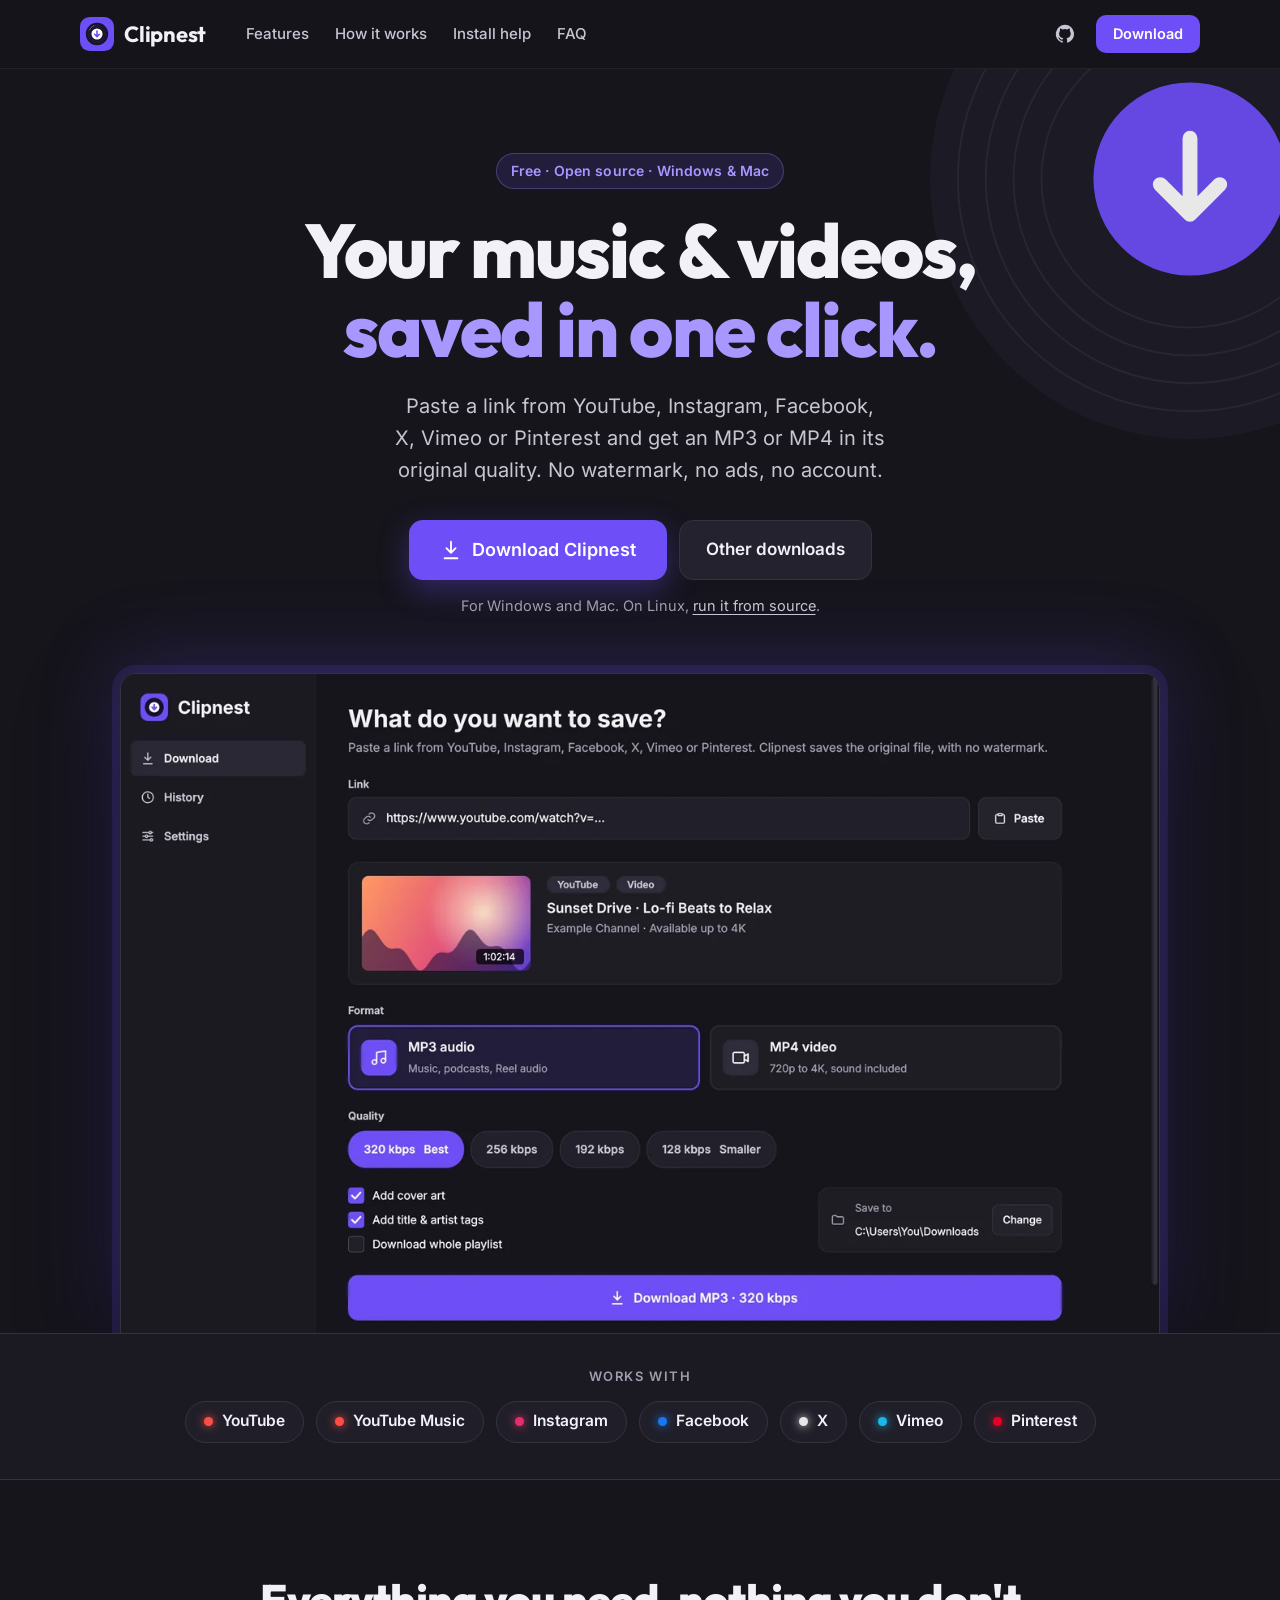
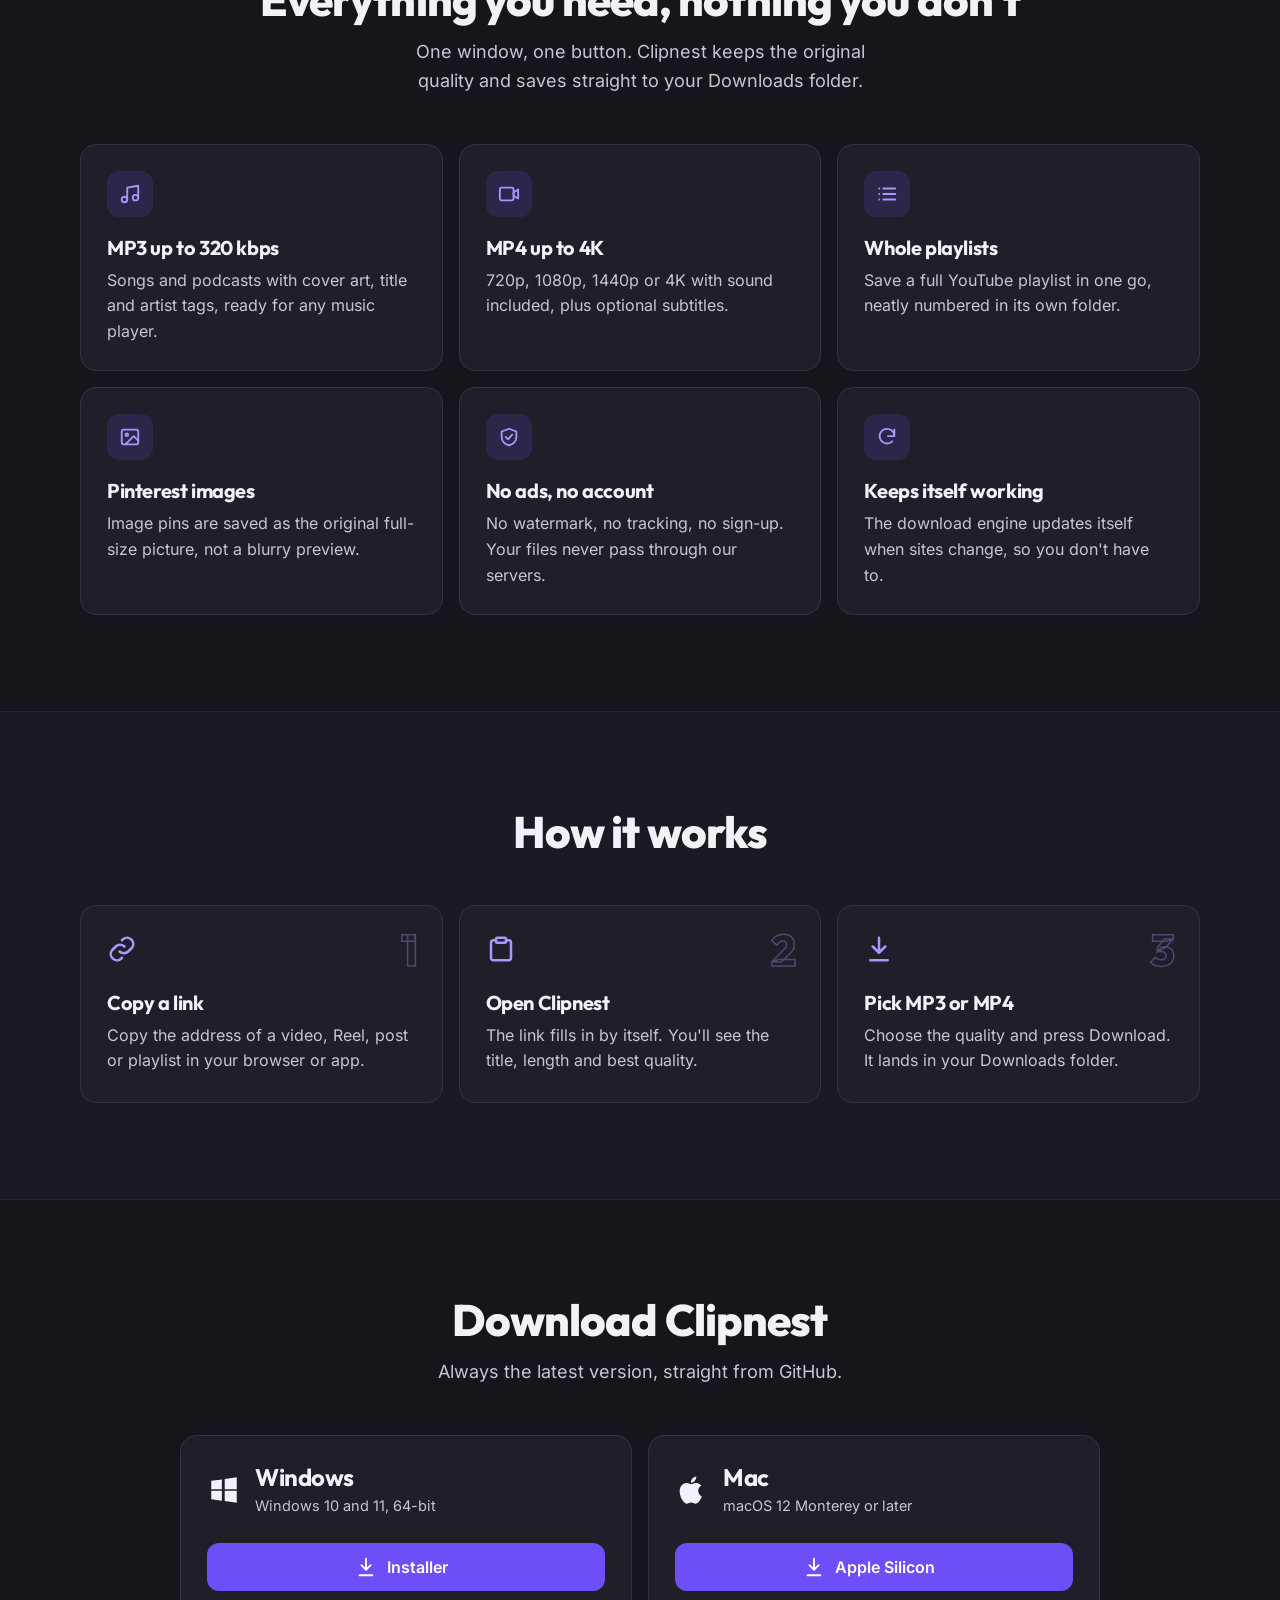
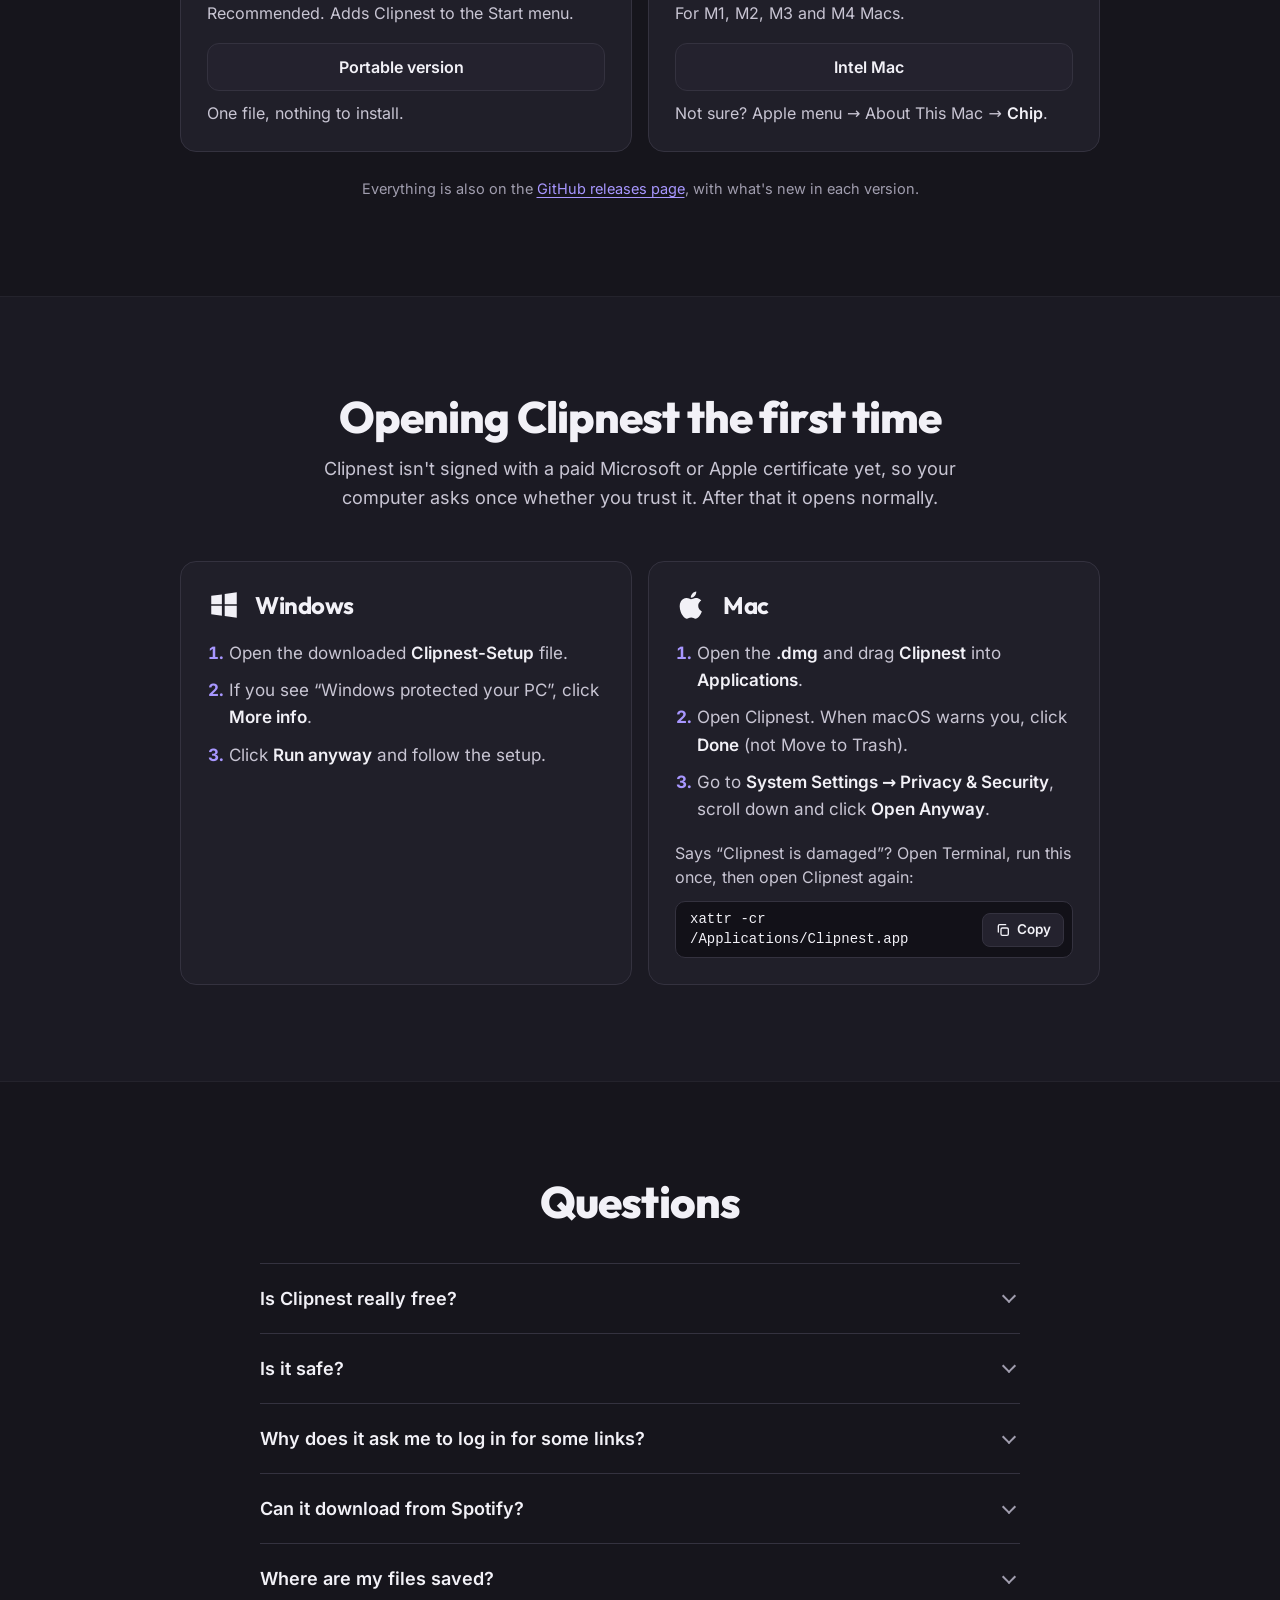
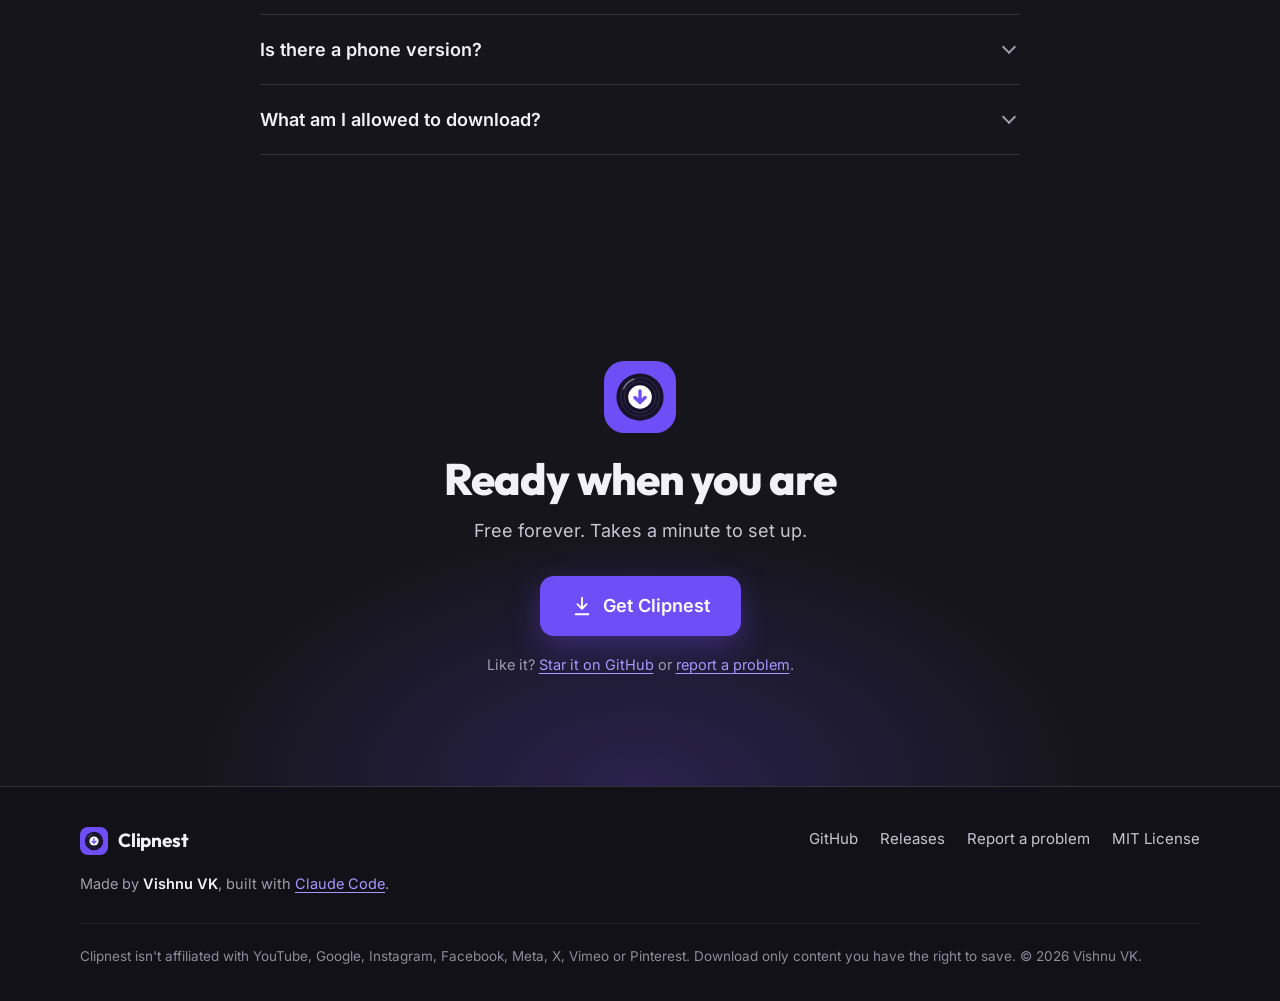
==== site/index.html @ 599540bd "Add the Clipnest home page (not published yet) A one-page site in site/ that reads the latest GitHub" ====
<!doctype html>
<html lang="en">
<head>
<meta charset="utf-8">
<meta name="viewport" content="width=device-width, initial-scale=1">
<title>Clipnest – free MP3 &amp; MP4 downloader for Windows and Mac</title>
<meta name="description" content="Clipnest is a free, open-source desktop app that saves YouTube, Instagram, Facebook, X, Vimeo and Pinterest links as 320 kbps MP3 or up to 4K MP4. No ads, no account, no watermark.">
<meta name="theme-color" content="#16151C">
<meta property="og:type" content="website">
<meta property="og:title" content="Clipnest – your music &amp; videos, saved in one click">
<meta property="og:description" content="Free, open-source MP3 &amp; MP4 downloader for Windows and Mac. No ads, no account, no watermark.">
<meta property="og:image" content="assets/og.png">
<meta name="twitter:card" content="summary_large_image">
<link rel="icon" href="assets/logo.svg" type="image/svg+xml">
<link rel="icon" href="assets/icon.png" type="image/png">
<link rel="apple-touch-icon" href="assets/apple-touch-icon.png">
<link rel="preload" href="assets/fonts/outfit.woff2" as="font" type="font/woff2" crossorigin>
<link rel="preload" href="assets/fonts/inter.woff2" as="font" type="font/woff2" crossorigin>
<link rel="stylesheet" href="style.css">
</head>
<body>

<svg width="0" height="0" style="position:absolute" aria-hidden="true">
  <symbol id="i-download" viewBox="0 0 24 24"><path d="M12 3v12M7 10l5 5 5-5M5 21h14"/></symbol>
  <symbol id="i-music" viewBox="0 0 24 24"><path d="M9 18V5l12-2v13"/><circle cx="6" cy="18" r="3"/><circle cx="18" cy="16" r="3"/></symbol>
  <symbol id="i-video" viewBox="0 0 24 24"><rect x="2" y="5" width="15" height="14" rx="2"/><path d="M17 10l5-3v10l-5-3z"/></symbol>
  <symbol id="i-list" viewBox="0 0 24 24"><path d="M8 6h13M8 12h13M8 18h13M3.5 6h.01M3.5 12h.01M3.5 18h.01"/></symbol>
  <symbol id="i-image" viewBox="0 0 24 24"><rect x="3" y="4" width="18" height="16" rx="2"/><circle cx="8.5" cy="9.5" r="1.5"/><path d="M21 16l-5-5-9 9"/></symbol>
  <symbol id="i-shield" viewBox="0 0 24 24"><path d="M12 3l8 3v6c0 4.5-3.4 8.3-8 9-4.6-.7-8-4.5-8-9V6z"/><path d="M8.5 12l2.5 2.5 4.5-5"/></symbol>
  <symbol id="i-refresh" viewBox="0 0 24 24"><path d="M20 11a8 8 0 1 0-2.3 5.7M20 4v7h-7"/></symbol>
  <symbol id="i-windows" viewBox="0 0 24 24"><path d="M3 5.5l7.5-1v7H3zM12.5 4.2L21 3v8.5h-8.5zM3 12.5h7.5v7L3 18.5zM12.5 12.5H21V21l-8.5-1.2z" fill="currentColor" stroke="none"/></symbol>
  <symbol id="i-apple" viewBox="0 0 24 24"><path fill="currentColor" stroke="none" d="M16.4 12.6c0-2.4 2-3.6 2.1-3.7-1.1-1.7-2.9-1.9-3.5-1.9-1.5-.2-2.9.9-3.7.9-.8 0-1.9-.9-3.2-.8-1.6 0-3.1 1-4 2.4-1.7 3-.4 7.4 1.2 9.8.8 1.2 1.8 2.5 3 2.4 1.2 0 1.7-.8 3.1-.8 1.5 0 1.9.8 3.2.8 1.3 0 2.2-1.2 3-2.4.9-1.4 1.3-2.7 1.3-2.8 0 0-2.5-1-2.5-3.9zM14 5.5c.7-.8 1.1-1.9 1-3-1 0-2.1.7-2.8 1.5-.6.7-1.2 1.8-1 2.9 1 .1 2.1-.6 2.8-1.4z"/></symbol>
  <symbol id="i-github" viewBox="0 0 24 24"><path fill="currentColor" stroke="none" d="M12 2a10 10 0 0 0-3.2 19.5c.5.1.7-.2.7-.5v-1.7c-2.8.6-3.4-1.3-3.4-1.3-.4-1.2-1.1-1.5-1.1-1.5-.9-.6.1-.6.1-.6 1 .1 1.5 1 1.5 1 .9 1.6 2.4 1.1 3 .9.1-.7.4-1.1.6-1.4-2.2-.3-4.6-1.1-4.6-5 0-1.1.4-2 1-2.7-.1-.3-.4-1.3.1-2.7 0 0 .8-.3 2.7 1a9.4 9.4 0 0 1 5 0c1.9-1.3 2.7-1 2.7-1 .5 1.4.2 2.4.1 2.7.6.7 1 1.6 1 2.7 0 3.9-2.4 4.7-4.6 5 .4.3.7.9.7 1.9V21c0 .3.2.6.7.5A10 10 0 0 0 12 2z"/></symbol>
  <symbol id="i-link" viewBox="0 0 24 24"><path d="M10 14a5 5 0 0 0 7 0l3-3a5 5 0 0 0-7-7l-1 1"/><path d="M14 10a5 5 0 0 0-7 0l-3 3a5 5 0 0 0 7 7l1-1"/></symbol>
  <symbol id="i-paste" viewBox="0 0 24 24"><rect x="8" y="3" width="8" height="4" rx="1"/><path d="M16 5h2a2 2 0 0 1 2 2v12a2 2 0 0 1-2 2H6a2 2 0 0 1-2-2V7a2 2 0 0 1 2-2h2"/></symbol>
  <symbol id="i-copy" viewBox="0 0 24 24"><rect x="9" y="9" width="11" height="11" rx="2"/><path d="M5 15V6a2 2 0 0 1 2-2h9"/></symbol>
  <symbol id="i-check" viewBox="0 0 24 24"><path d="M5 12l5 5 9-10"/></symbol>
</svg>

<a class="skip" href="#main">Skip to content</a>

<header class="top">
  <div class="wrap top-row">
    <a class="brand" href="#" aria-label="Clipnest home">
      <img src="assets/logo.svg" width="34" height="34" alt="">
      <span>Clipnest</span>
    </a>
    <nav class="nav" aria-label="Main">
      <a href="#features">Features</a>
      <a href="#how">How it works</a>
      <a href="#install">Install help</a>
      <a href="#faq">FAQ</a>
    </nav>
    <div class="top-actions">
      <a class="icon-link" href="https://github.com/vishnuvk2k/clipnest" aria-label="Clipnest on GitHub"><svg class="i"><use href="#i-github"/></svg></a>
      <a class="btn btn-small" href="#download">Download</a>
    </div>
  </div>
</header>

<main id="main">

  <!-- Hero -->
  <section class="hero">
    <svg class="vinyl" viewBox="0 0 560 560" aria-hidden="true">
      <circle cx="280" cy="280" r="280" fill="#1D1B27"/>
      <circle cx="280" cy="280" r="250" fill="none" stroke="#fff" stroke-opacity=".06" stroke-width="2"/>
      <circle cx="280" cy="280" r="220" fill="none" stroke="#fff" stroke-opacity=".06" stroke-width="2"/>
      <circle cx="280" cy="280" r="190" fill="none" stroke="#fff" stroke-opacity=".06" stroke-width="2"/>
      <circle cx="280" cy="280" r="160" fill="none" stroke="#fff" stroke-opacity=".06" stroke-width="2"/>
      <circle cx="280" cy="280" r="104" fill="#6E4EF7"/>
      <path d="M280 236v80M248 286l32 32 32-32" fill="none" stroke="#fff" stroke-width="16" stroke-linecap="round" stroke-linejoin="round"/>
    </svg>
    <div class="wrap hero-inner">
      <p class="eyebrow">Free · Open source · Windows &amp; Mac</p>
      <h1>Your music &amp; videos,<br><span class="accent">saved in one click.</span></h1>
      <p class="lead">Paste a link from YouTube, Instagram, Facebook, X, Vimeo or Pinterest and get an MP3 or MP4 in its original quality. No watermark, no ads, no account.</p>

      <div class="cta">
        <a class="btn btn-big" id="primary-download" href="https://github.com/vishnuvk2k/clipnest/releases/latest">
          <svg class="i" id="primary-icon"><use href="#i-download"/></svg>
          <span id="primary-label">Download Clipnest</span>
        </a>
        <a class="btn btn-ghost" id="other-downloads" href="#download">Other downloads</a>
      </div>
      <p class="cta-note" id="primary-note">Free download for Windows 10/11 and macOS 12 or later.</p>

      <figure class="shot">
        <img src="assets/app.webp" srcset="assets/app-1280.webp 1280w, assets/app.webp 2560w" sizes="(max-width: 1100px) 94vw, 1040px"
             width="1280" height="812" alt="The Clipnest window: a YouTube link is pasted, MP3 at 320 kbps is selected, and the Download button is ready.">
      </figure>
    </div>
  </section>

  <!-- Works with -->
  <section class="sites" aria-labelledby="sites-title">
    <div class="wrap">
      <h2 id="sites-title" class="small-title">Works with</h2>
      <ul class="site-list">
        <li><span class="dot" style="--c:#FF4E45"></span>YouTube</li>
        <li><span class="dot" style="--c:#FF4E45"></span>YouTube Music</li>
        <li><span class="dot" style="--c:#E1306C"></span>Instagram</li>
        <li><span class="dot" style="--c:#1877F2"></span>Facebook</li>
        <li><span class="dot" style="--c:#E7E7EA"></span>X</li>
        <li><span class="dot" style="--c:#1AB7EA"></span>Vimeo</li>
        <li><span class="dot" style="--c:#E60023"></span>Pinterest</li>
      </ul>
    </div>
  </section>

  <!-- Features -->
  <section id="features" class="section">
    <div class="wrap">
      <h2>Everything you need, nothing you don't</h2>
      <p class="section-lead">One window, one button. Clipnest keeps the original quality and saves straight to your Downloads folder.</p>
      <div class="grid features">
        <article class="card">
          <span class="badge"><svg class="i"><use href="#i-music"/></svg></span>
          <h3>MP3 up to 320 kbps</h3>
          <p>Songs and podcasts with cover art, title and artist tags, ready for any music player.</p>
        </article>
        <article class="card">
          <span class="badge"><svg class="i"><use href="#i-video"/></svg></span>
          <h3>MP4 up to 4K</h3>
          <p>720p, 1080p, 1440p or 4K with sound included, plus optional subtitles.</p>
        </article>
        <article class="card">
          <span class="badge"><svg class="i"><use href="#i-list"/></svg></span>
          <h3>Whole playlists</h3>
          <p>Save a full YouTube playlist in one go, neatly numbered in its own folder.</p>
        </article>
        <article class="card">
          <span class="badge"><svg class="i"><use href="#i-image"/></svg></span>
          <h3>Pinterest images</h3>
          <p>Image pins are saved as the original full-size picture, not a blurry preview.</p>
        </article>
        <article class="card">
          <span class="badge"><svg class="i"><use href="#i-shield"/></svg></span>
          <h3>No ads, no account</h3>
          <p>No watermark, no tracking, no sign-up. Your files never pass through our servers.</p>
        </article>
        <article class="card">
          <span class="badge"><svg class="i"><use href="#i-refresh"/></svg></span>
          <h3>Keeps itself working</h3>
          <p>The download engine updates itself when sites change, so you don't have to.</p>
        </article>
      </div>
    </div>
  </section>

  <!-- How it works -->
  <section id="how" class="section alt">
    <div class="wrap">
      <h2>How it works</h2>
      <ol class="steps">
        <li class="step">
          <span class="num">1</span>
          <svg class="i step-i"><use href="#i-link"/></svg>
          <h3>Copy a link</h3>
          <p>Copy the address of a video, Reel, post or playlist in your browser or app.</p>
        </li>
        <li class="step">
          <span class="num">2</span>
          <svg class="i step-i"><use href="#i-paste"/></svg>
          <h3>Open Clipnest</h3>
          <p>The link fills in by itself. You'll see the title, length and best quality.</p>
        </li>
        <li class="step">
          <span class="num">3</span>
          <svg class="i step-i"><use href="#i-download"/></svg>
          <h3>Pick MP3 or MP4</h3>
          <p>Choose the quality and press Download. It lands in your Downloads folder.</p>
        </li>
      </ol>
    </div>
  </section>

  <!-- Downloads -->
  <section id="download" class="section">
    <div class="wrap">
      <h2>Download Clipnest</h2>
      <p class="section-lead" id="version-line">Always the latest version, straight from GitHub.</p>
      <div class="grid downloads">
        <article class="card dl-card">
          <div class="dl-head">
            <svg class="i os"><use href="#i-windows"/></svg>
            <div><h3>Windows</h3><p class="muted">Windows 10 and 11, 64-bit</p></div>
          </div>
          <a class="btn btn-full" data-asset="setup" href="https://github.com/vishnuvk2k/clipnest/releases/latest">
            <svg class="i"><use href="#i-download"/></svg> Installer <span class="size" data-size="setup"></span>
          </a>
          <p class="muted small">Recommended. Adds Clipnest to the Start menu.</p>
          <a class="btn btn-ghost btn-full" data-asset="portable" href="https://github.com/vishnuvk2k/clipnest/releases/latest">
            Portable version <span class="size" data-size="portable"></span>
          </a>
          <p class="muted small">One file, nothing to install.</p>
        </article>
        <article class="card dl-card">
          <div class="dl-head">
            <svg class="i os"><use href="#i-apple"/></svg>
            <div><h3>Mac</h3><p class="muted">macOS 12 Monterey or later</p></div>
          </div>
          <a class="btn btn-full" data-asset="mac-arm" href="https://github.com/vishnuvk2k/clipnest/releases/latest">
            <svg class="i"><use href="#i-download"/></svg> Apple Silicon <span class="size" data-size="mac-arm"></span>
          </a>
          <p class="muted small">For M1, M2, M3 and M4 Macs.</p>
          <a class="btn btn-ghost btn-full" data-asset="mac-intel" href="https://github.com/vishnuvk2k/clipnest/releases/latest">
            Intel Mac <span class="size" data-size="mac-intel"></span>
          </a>
          <p class="muted small">Not sure? Apple menu → About This Mac → <b>Chip</b>.</p>
        </article>
      </div>
      <p class="center muted small">Everything is also on the <a href="https://github.com/vishnuvk2k/clipnest/releases">GitHub releases page</a>, with what's new in each version.</p>
    </div>
  </section>

  <!-- Install help -->
  <section id="install" class="section alt">
    <div class="wrap">
      <h2>Opening Clipnest the first time</h2>
      <p class="section-lead">Clipnest isn't signed with a paid Microsoft or Apple certificate yet, so your computer asks once whether you trust it. After that it opens normally.</p>
      <div class="grid two">
        <article class="card">
          <div class="dl-head"><svg class="i os"><use href="#i-windows"/></svg><h3>Windows</h3></div>
          <ol class="howto">
            <li>Open the downloaded <b>Clipnest-Setup</b> file.</li>
            <li>If you see “Windows protected your PC”, click <b>More info</b>.</li>
            <li>Click <b>Run anyway</b> and follow the setup.</li>
          </ol>
        </article>
        <article class="card">
          <div class="dl-head"><svg class="i os"><use href="#i-apple"/></svg><h3>Mac</h3></div>
          <ol class="howto">
            <li>Open the <b>.dmg</b> and drag <b>Clipnest</b> into <b>Applications</b>.</li>
            <li>Open Clipnest. When macOS warns you, click <b>Done</b> (not Move to Trash).</li>
            <li>Go to <b>System Settings → Privacy &amp; Security</b>, scroll down and click <b>Open Anyway</b>.</li>
          </ol>
          <p class="muted small">Says “Clipnest is damaged”? Open Terminal, run this once, then open Clipnest again:</p>
          <div class="code">
            <code id="xattr">xattr -cr /Applications/Clipnest.app</code>
            <button class="copy" type="button" data-copy="xattr" aria-label="Copy command"><svg class="i"><use href="#i-copy"/></svg><span>Copy</span></button>
          </div>
        </article>
      </div>
    </div>
  </section>

  <!-- FAQ -->
  <section id="faq" class="section">
    <div class="wrap narrow">
      <h2>Questions</h2>
      <details>
        <summary>Is Clipnest really free?</summary>
        <p>Yes. No ads, no trial, no premium version. It's open source under the MIT license, so anyone can read the code on GitHub.</p>
      </details>
      <details>
        <summary>Is it safe?</summary>
        <p>All the code is public on GitHub, and every download is built automatically by GitHub from that code. The warning when you first open it only means the app isn't signed with a paid certificate yet.</p>
      </details>
      <details>
        <summary>Why does it ask me to log in for some links?</summary>
        <p>Instagram, Vimeo, private Facebook or X posts, and sometimes YouTube only show videos to logged-in people. In Clipnest open <b>Settings → Logins</b> and choose the browser where you're logged in. Firefox works most reliably on Windows.</p>
      </details>
      <details>
        <summary>Can it download from Spotify?</summary>
        <p>No. Spotify protects its music with DRM (copy protection), and Clipnest doesn't break copy protection.</p>
      </details>
      <details>
        <summary>Where are my files saved?</summary>
        <p>In your <b>Downloads</b> folder. You can pick another folder in Settings. Clipnest never replaces a file you already have; a second copy is saved as “Name (2)”.</p>
      </details>
      <details>
        <summary>Is there a phone version?</summary>
        <p>Not yet. Clipnest is for Windows and Mac. On Linux you can run it from the source code.</p>
      </details>
      <details>
        <summary>What am I allowed to download?</summary>
        <p>Clipnest is a tool. Download only content you own, that's licensed for reuse (for example Creative Commons), or that you otherwise have the right to save. Respect creators' copyright and each site's terms.</p>
      </details>
    </div>
  </section>

  <!-- Closing CTA -->
  <section class="section closing">
    <div class="wrap center">
      <img src="assets/logo.svg" width="72" height="72" alt="">
      <h2>Ready when you are</h2>
      <p class="section-lead">Free forever. Takes a minute to set up.</p>
      <a class="btn btn-big" href="#download"><svg class="i"><use href="#i-download"/></svg> Get Clipnest</a>
      <p class="muted small">Like it? <a href="https://github.com/vishnuvk2k/clipnest">Star it on GitHub</a> or <a href="https://github.com/vishnuvk2k/clipnest/issues">report a problem</a>.</p>
    </div>
  </section>
</main>

<footer class="foot">
  <div class="wrap foot-row">
    <div>
      <a class="brand" href="#"><img src="assets/logo.svg" width="28" height="28" alt=""><span>Clipnest</span></a>
      <p class="muted small">Made by <b>Vishnu VK</b>, built with <a href="https://claude.com/claude-code">Claude Code</a>.</p>
    </div>
    <nav class="foot-links" aria-label="Footer">
      <a href="https://github.com/vishnuvk2k/clipnest">GitHub</a>
      <a href="https://github.com/vishnuvk2k/clipnest/releases">Releases</a>
      <a href="https://github.com/vishnuvk2k/clipnest/issues">Report a problem</a>
      <a href="https://github.com/vishnuvk2k/clipnest/blob/main/LICENSE">MIT License</a>
    </nav>
  </div>
  <div class="wrap">
    <p class="disclaimer">Clipnest isn't affiliated with YouTube, Google, Instagram, Facebook, Meta, X, Vimeo or Pinterest. Download only content you have the right to save. © 2026 Vishnu VK.</p>
  </div>
</footer>

<script src="app.js" defer></script>
</body>
</html>
---- site/style.css ----
@font-face {
  font-family: "Inter";
  src: url("assets/fonts/inter.woff2") format("woff2");
  font-weight: 400 700;
  font-display: swap;
}
@font-face {
  font-family: "Outfit";
  src: url("assets/fonts/outfit.woff2") format("woff2");
  font-weight: 600 800;
  font-display: swap;
}

:root {
  color-scheme: dark;
  --bg: #16151C;
  --bg-2: #1B1A23;
  --card: #201F29;
  --card-2: #24222E;
  --line: #34323F;
  --text: #F2F1F7;
  --text-2: #C8C5D3;
  --muted: #A09DAE;
  --accent: #6E4EF7;
  --accent-hi: #8468FF;
  --accent-soft: #A897FF;
  --green: #5FD39A;
  --radius: 16px;
  --wrap: 1120px;
  --font: "Inter", "Segoe UI", system-ui, -apple-system, sans-serif;
  --display: "Outfit", "Inter", system-ui, sans-serif;
}

*, *::before, *::after { box-sizing: border-box; }
html { scroll-behavior: smooth; scroll-padding-top: 84px; }
@media (prefers-reduced-motion: reduce) { html { scroll-behavior: auto; } }
body {
  margin: 0;
  background: var(--bg);
  color: var(--text);
  font: 400 17px/1.6 var(--font);
  -webkit-font-smoothing: antialiased;
  overflow-x: hidden;
}
img { max-width: 100%; height: auto; display: block; }
a { color: var(--accent-soft); text-decoration-thickness: 1px; text-underline-offset: 3px; }
a:hover { color: #C9BEFF; }
:focus-visible { outline: 2px solid var(--accent-soft); outline-offset: 3px; border-radius: 6px; }
h1, h2, h3 { font-family: var(--display); letter-spacing: -0.02em; margin: 0; }
h2 { font-size: clamp(30px, 4vw, 44px); line-height: 1.1; font-weight: 800; }
h3 { font-size: 20px; font-weight: 700; line-height: 1.25; }
p { margin: 0; }
b { font-weight: 600; color: var(--text); }

.wrap { width: min(var(--wrap), 100% - 32px); margin-inline: auto; }
.narrow { width: min(760px, 100% - 32px); }
.center { text-align: center; }
.muted { color: var(--muted); }
.small { font-size: 14.5px; line-height: 1.5; }
.i { width: 22px; height: 22px; fill: none; stroke: currentColor; stroke-width: 2; stroke-linecap: round; stroke-linejoin: round; flex: none; }

.skip { position: absolute; left: -999px; top: 8px; background: var(--accent); color: #fff; padding: 8px 14px; border-radius: 8px; z-index: 10; }
.skip:focus { left: 8px; }

/* Buttons */
.btn {
  display: inline-flex; align-items: center; justify-content: center; gap: 10px;
  height: 48px; padding: 0 22px; border-radius: 12px;
  background: var(--accent); color: #fff; text-decoration: none;
  font: 600 16px/1 var(--font); border: 1px solid transparent;
  transition: background .15s, transform .15s, box-shadow .15s;
}
.btn:hover { background: var(--accent-hi); color: #fff; }
.btn[hidden] { display: none; }
.btn:active { transform: translateY(1px); }
.btn-big { height: 60px; padding: 0 30px; font-size: 18px; border-radius: 14px; box-shadow: 0 10px 30px rgba(110, 78, 247, .35); }
.btn-small { height: 38px; padding: 0 16px; font-size: 14.5px; border-radius: 10px; }
.btn-ghost { background: var(--card-2); border-color: var(--line); color: var(--text); }
.btn-ghost:hover { background: #2C2A37; color: var(--text); }
.btn-full { width: 100%; }
.btn .size { font-weight: 400; opacity: .75; font-size: 14px; }

/* Header */
.top {
  position: sticky; top: 0; z-index: 5;
  background: rgba(22, 21, 28, .82);
  backdrop-filter: blur(14px); -webkit-backdrop-filter: blur(14px);
  border-bottom: 1px solid rgba(255, 255, 255, .06);
}
.top-row { display: flex; align-items: center; gap: 28px; height: 68px; }
.brand { display: inline-flex; align-items: center; gap: 10px; color: var(--text); text-decoration: none; font: 700 22px/1 var(--display); letter-spacing: -0.01em; }
.brand:hover { color: var(--text); }
.nav { display: flex; gap: 26px; margin-left: 12px; }
.nav a { color: var(--text-2); text-decoration: none; font-size: 15px; font-weight: 500; }
.nav a:hover { color: var(--text); }
.top-actions { margin-left: auto; display: flex; align-items: center; gap: 14px; }
.icon-link { color: var(--text-2); display: inline-flex; padding: 6px; }
.icon-link:hover { color: var(--text); }

/* Hero */
.hero { position: relative; overflow: hidden; padding: 84px 0 0; }
.hero::before {
  content: ""; position: absolute; inset: auto 0 0 0; height: 70%;
  background: radial-gradient(60% 60% at 50% 100%, rgba(110, 78, 247, .28), transparent 70%);
  pointer-events: none;
}
.vinyl { position: absolute; width: 520px; height: 520px; right: -170px; top: -150px; opacity: .9; pointer-events: none; }
.hero-inner { position: relative; text-align: center; }
.eyebrow {
  display: inline-block; padding: 6px 14px; border-radius: 999px;
  background: rgba(110, 78, 247, .14); border: 1px solid rgba(168, 151, 255, .28);
  color: var(--accent-soft); font-size: 14px; font-weight: 600; letter-spacing: .01em;
}
h1 { margin-top: 22px; font-size: clamp(42px, 7vw, 76px); line-height: 1.03; font-weight: 800; letter-spacing: -0.025em; }
.accent { color: var(--accent-soft); }
.lead { margin: 22px auto 0; max-width: 720px; text-wrap: balance; font-size: clamp(17px, 2vw, 20px); color: var(--text-2); }
.cta { margin-top: 34px; display: flex; gap: 12px; justify-content: center; flex-wrap: wrap; }
.cta .btn-ghost { height: 60px; padding: 0 26px; font-size: 17px; border-radius: 14px; }
.cta-note { margin-top: 14px; color: var(--muted); font-size: 14.5px; }
.cta-note a { color: var(--text-2); }
.shot { margin: 56px auto 0; max-width: 1040px; }
.shot img {
  border-radius: 16px 16px 0 0; border: 1px solid var(--line); border-bottom: 0;
  box-shadow: 0 0 0 8px rgba(110, 78, 247, .14), 0 -10px 80px rgba(110, 78, 247, .25), 0 40px 90px rgba(0, 0, 0, .55);
}

/* Works with */
.sites { padding: 36px 0; border-top: 1px solid var(--line); border-bottom: 1px solid var(--line); background: var(--bg-2); position: relative; }
.small-title { font: 600 13px/1 var(--font); letter-spacing: .12em; text-transform: uppercase; color: var(--muted); text-align: center; }
.site-list { list-style: none; padding: 0; margin: 18px 0 0; display: flex; flex-wrap: wrap; justify-content: center; gap: 10px 12px; }
.site-list li {
  display: inline-flex; align-items: center; gap: 9px; height: 42px; padding: 0 18px;
  border-radius: 999px; background: var(--card); border: 1px solid var(--line); font-weight: 600; font-size: 15.5px;
}
.dot { width: 9px; height: 9px; border-radius: 50%; background: var(--c); box-shadow: 0 0 10px var(--c); }

/* Sections */
.section { padding: 96px 0; }
.section.alt { background: var(--bg-2); border-top: 1px solid rgba(255,255,255,.04); border-bottom: 1px solid rgba(255,255,255,.04); }
.section > .wrap > h2 { text-align: center; }
.section-lead { margin: 14px auto 0; max-width: 640px; text-wrap: balance; text-align: center; color: var(--text-2); font-size: 18px; }
.grid { display: grid; gap: 16px; margin-top: 48px; }
.features { grid-template-columns: repeat(3, 1fr); }
.two, .downloads { grid-template-columns: repeat(2, 1fr); max-width: 920px; margin-inline: auto; }
.card { min-width: 0; background: var(--card); border: 1px solid var(--line); border-radius: var(--radius); padding: 26px; }
.card h3 { margin-top: 18px; }
.card p { margin-top: 8px; color: var(--text-2); font-size: 16px; }
.badge {
  width: 46px; height: 46px; border-radius: 12px; display: grid; place-items: center;
  background: rgba(110, 78, 247, .16); color: var(--accent-soft);
}

/* Steps */
.steps { list-style: none; padding: 0; margin: 48px 0 0; display: grid; grid-template-columns: repeat(3, 1fr); gap: 16px; counter-reset: none; }
.step { position: relative; background: var(--card); border: 1px solid var(--line); border-radius: var(--radius); padding: 28px 26px; }
.num {
  position: absolute; top: 22px; right: 24px; font: 800 44px/1 var(--display);
  color: transparent; -webkit-text-stroke: 1.5px rgba(168, 151, 255, .35);
}
.step-i { width: 30px; height: 30px; color: var(--accent-soft); }
.step h3 { margin-top: 18px; }
.step p { margin-top: 8px; color: var(--text-2); font-size: 16px; }

/* Downloads */
.dl-card { display: flex; flex-direction: column; gap: 10px; }
.dl-card .btn { margin-top: 8px; }
.dl-card p.small { margin-top: 0; }
.dl-head { display: flex; align-items: center; gap: 14px; margin-bottom: 8px; }
.dl-head h3 { margin: 0; font-size: 24px; }
.dl-head p { margin: 2px 0 0; font-size: 14.5px; }
.os { width: 34px; height: 34px; color: var(--text); }
#download .center { margin-top: 26px; }

/* Install help */
.howto { margin: 18px 0 0; padding-left: 22px; color: var(--text-2); display: grid; gap: 10px; }
.howto li::marker { color: var(--accent-soft); font-weight: 700; }
.code {
  margin-top: 12px; display: flex; align-items: center; gap: 10px;
  background: #121118; border: 1px solid var(--line); border-radius: 10px; padding: 8px 8px 8px 14px;
}
.code code { font: 14px/1.4 ui-monospace, "Cascadia Code", Menlo, Consolas, monospace; color: var(--text); overflow-wrap: anywhere; flex: 1; min-width: 0; }
.copy {
  display: inline-flex; align-items: center; gap: 6px; height: 34px; padding: 0 12px; border-radius: 8px;
  background: var(--card-2); border: 1px solid var(--line); color: var(--text); font: 600 13.5px/1 var(--font); cursor: pointer;
}
.copy .i { width: 16px; height: 16px; }
.copy:hover { background: #2C2A37; }
#install .card p.small { margin-top: 18px; }

/* FAQ */
details { border-bottom: 1px solid var(--line); }
details:first-of-type { margin-top: 36px; border-top: 1px solid var(--line); }
summary {
  list-style: none; cursor: pointer; padding: 22px 40px 22px 0; position: relative;
  font: 600 18px/1.4 var(--font);
}
summary::-webkit-details-marker { display: none; }
summary::after {
  content: ""; position: absolute; right: 6px; top: 50%; width: 10px; height: 10px; margin-top: -7px;
  border-right: 2px solid var(--muted); border-bottom: 2px solid var(--muted); transform: rotate(45deg); transition: transform .2s;
}
details[open] summary::after { transform: rotate(-135deg); margin-top: -2px; }
details p { padding: 0 0 22px; color: var(--text-2); }

/* Closing */
.closing { padding: 110px 0; background: radial-gradient(50% 70% at 50% 100%, rgba(110, 78, 247, .22), transparent 70%); }
.closing img { margin: 0 auto 22px; }
.closing .btn { margin-top: 30px; }
.closing .small { margin-top: 18px; }

/* Footer */
.foot { border-top: 1px solid var(--line); padding: 40px 0 34px; background: #121118; }
.foot-row { display: flex; justify-content: space-between; align-items: flex-start; gap: 24px; flex-wrap: wrap; }
.foot .brand { font-size: 19px; }
.foot .small { margin-top: 10px; }
.foot-links { display: flex; gap: 22px; flex-wrap: wrap; }
.foot-links a { color: var(--text-2); text-decoration: none; font-size: 15px; }
.foot-links a:hover { color: var(--text); }
.disclaimer { margin-top: 28px; padding-top: 22px; border-top: 1px solid rgba(255,255,255,.06); color: #8E8B9C; font-size: 13.5px; }

/* Phones and tablets */
@media (max-width: 900px) {
  .features { grid-template-columns: repeat(2, 1fr); }
  .steps { grid-template-columns: 1fr; }
  .nav { display: none; }
}
@media (max-width: 640px) {
  body { font-size: 16px; }
  .hero { padding-top: 56px; }
  .vinyl { width: 260px; height: 260px; right: -150px; top: -150px; opacity: .55; }
  h1 { font-size: 38px; }
  h1 br { display: none; }
  h1 .accent { display: block; }
  .features, .two, .downloads { grid-template-columns: 1fr; }
  .section { padding: 72px 0; }
  .cta .btn { width: 100%; }
  .shot { margin-top: 40px; }
  .shot img { border-radius: 12px 12px 0 0; box-shadow: 0 0 0 5px rgba(110, 78, 247, .14), 0 30px 60px rgba(0, 0, 0, .5); }
  .top-row { gap: 12px; }
  .card { padding: 22px; }
}
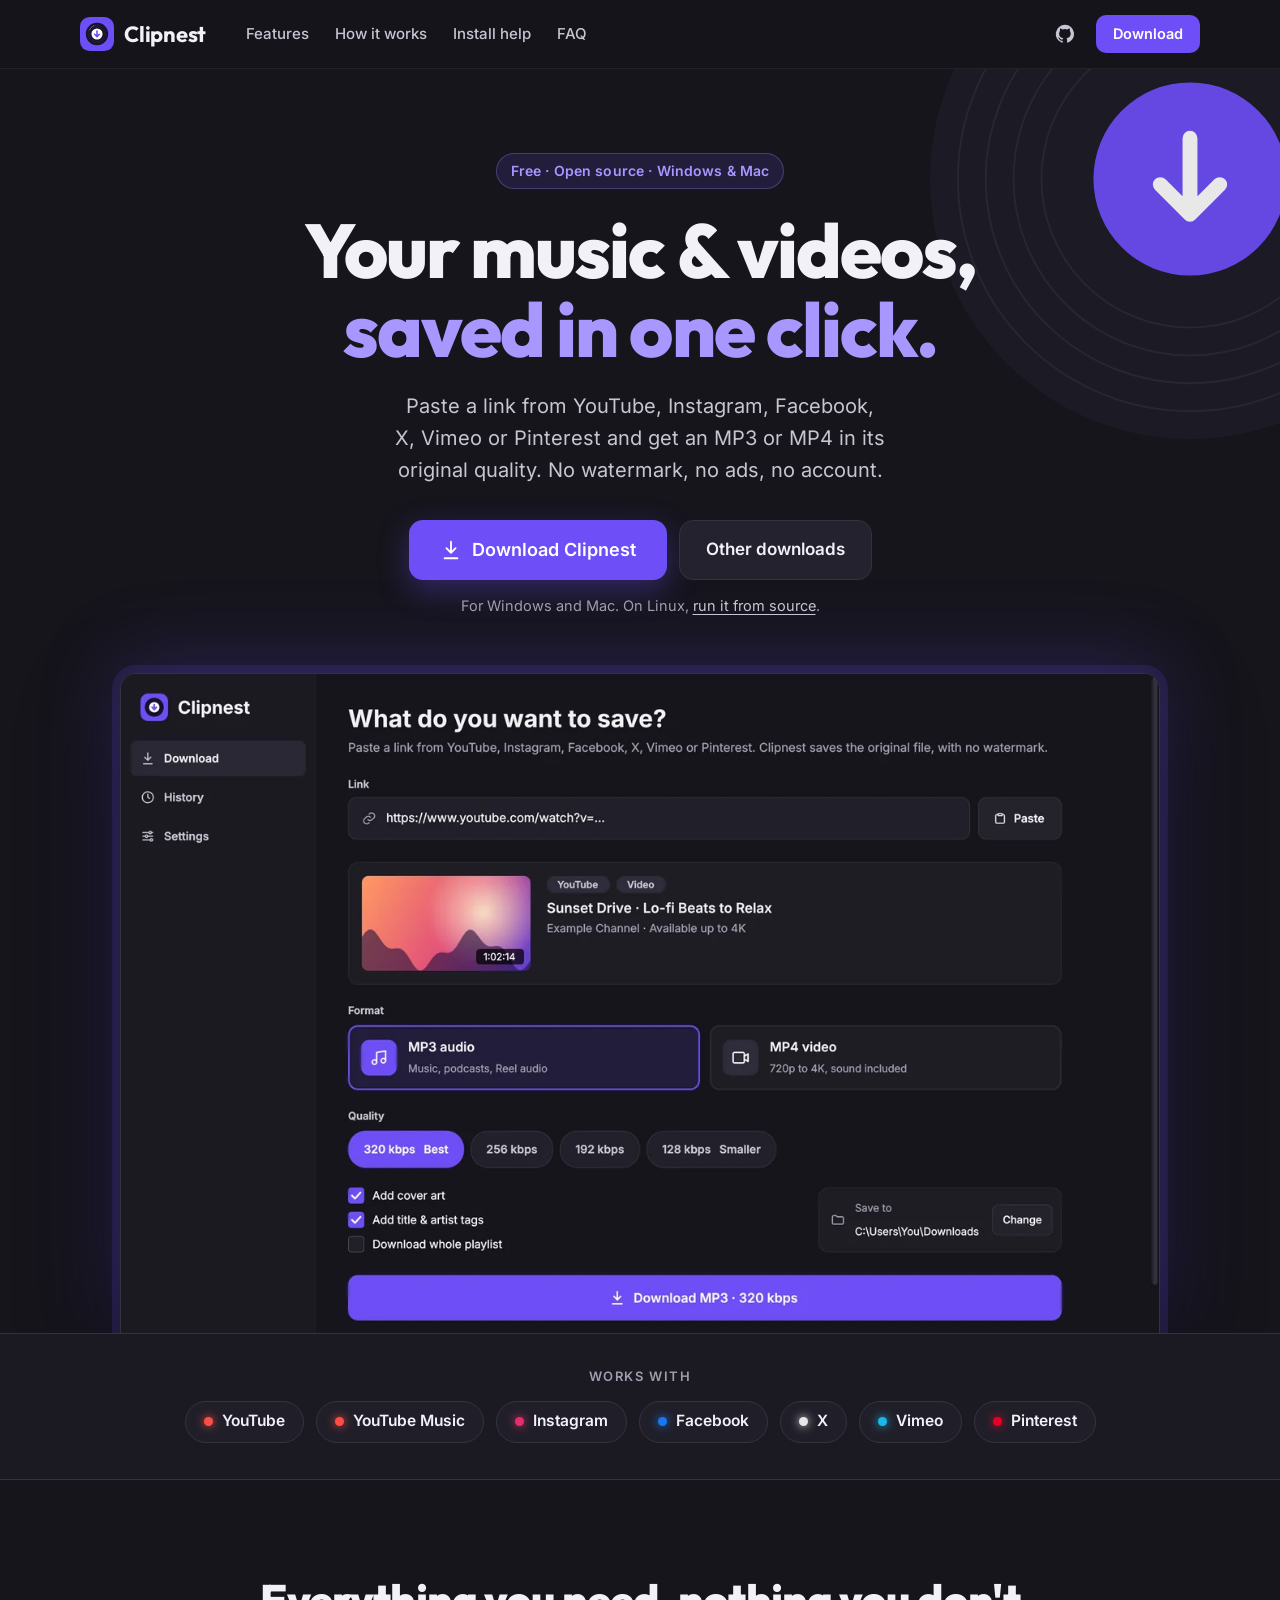
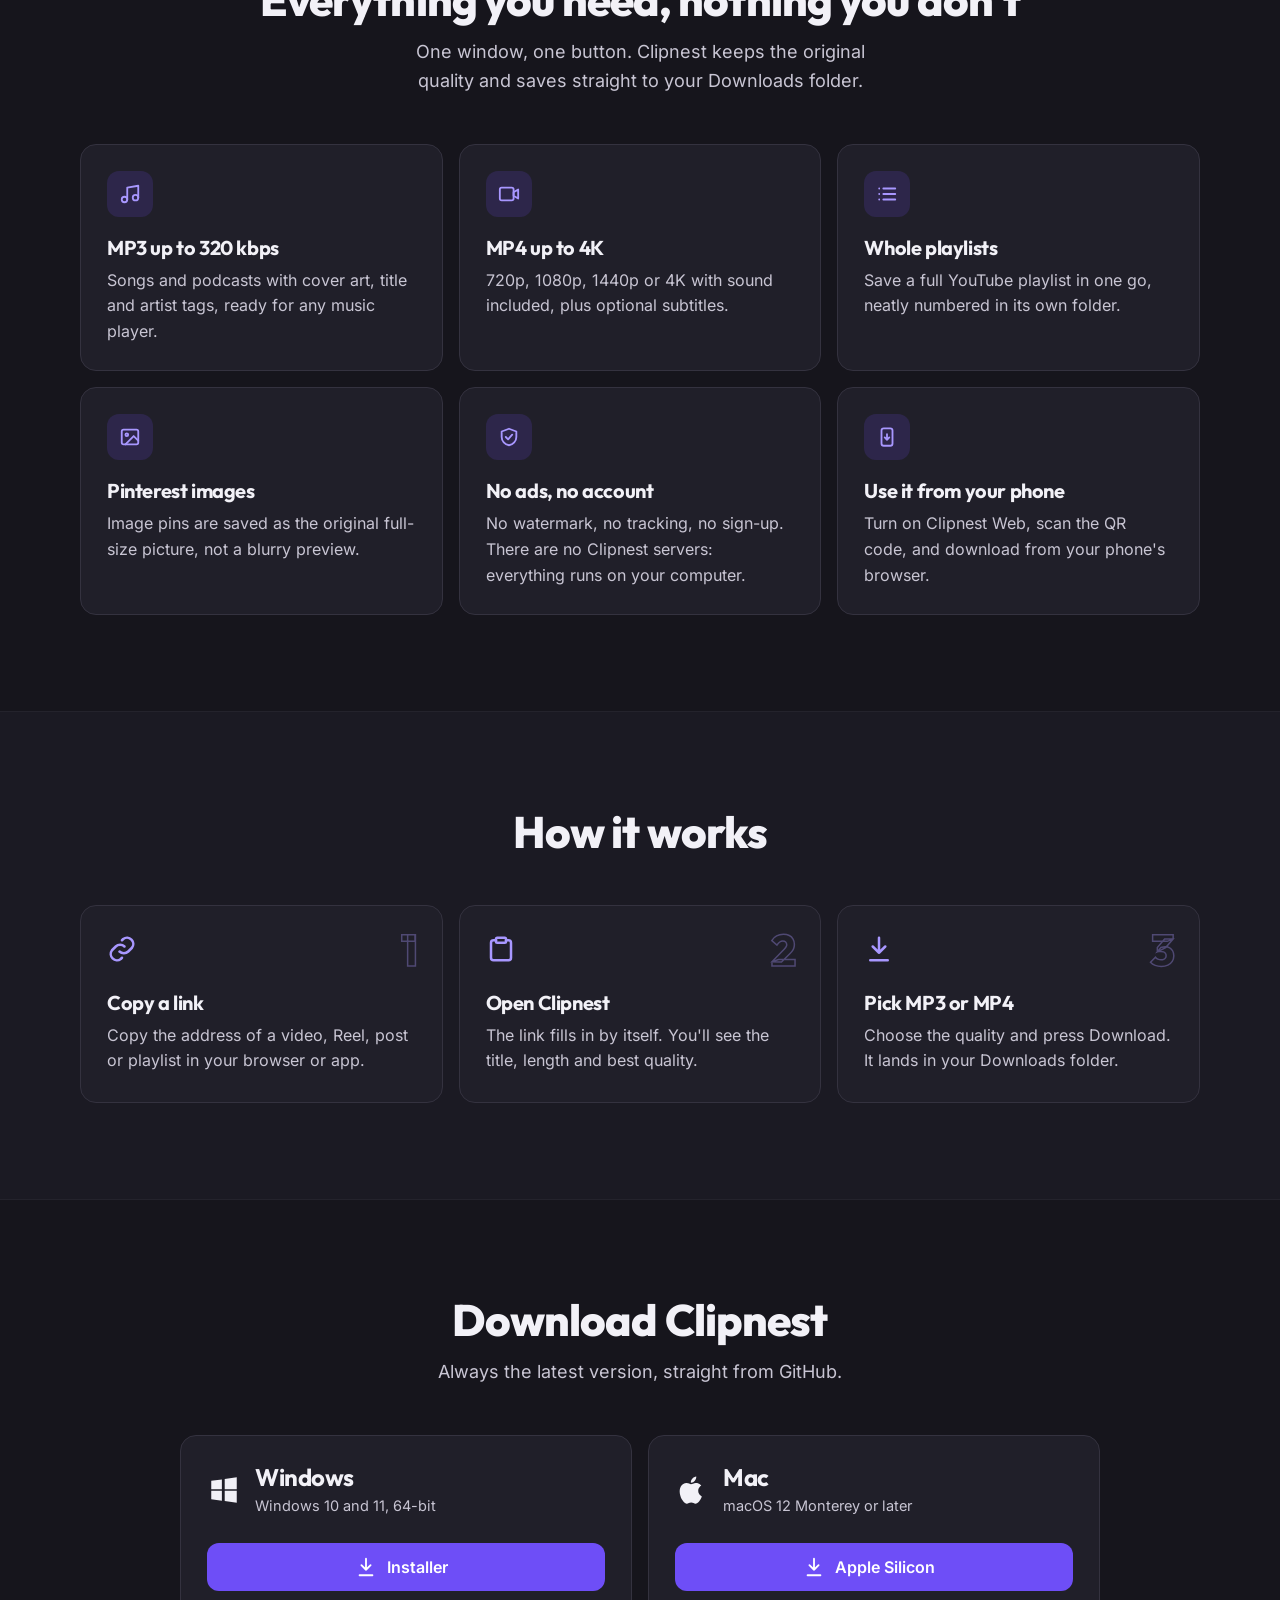
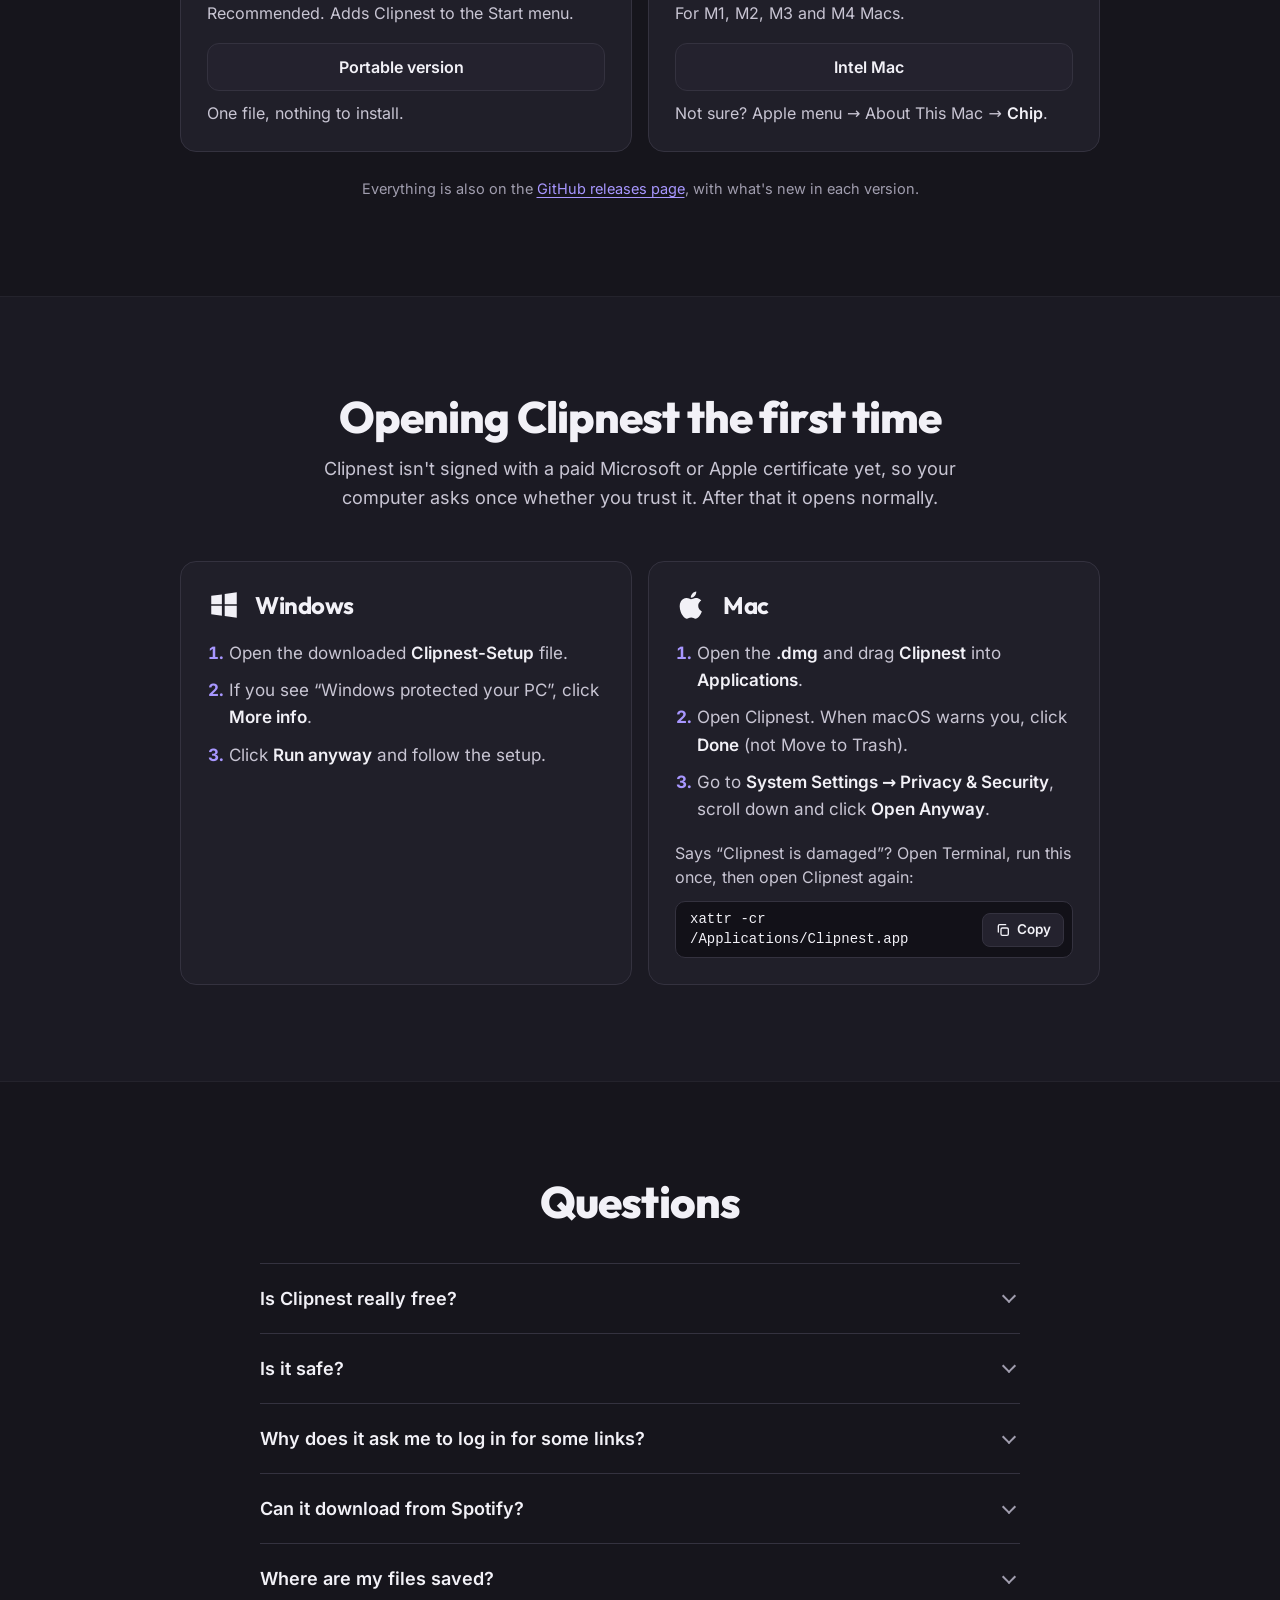
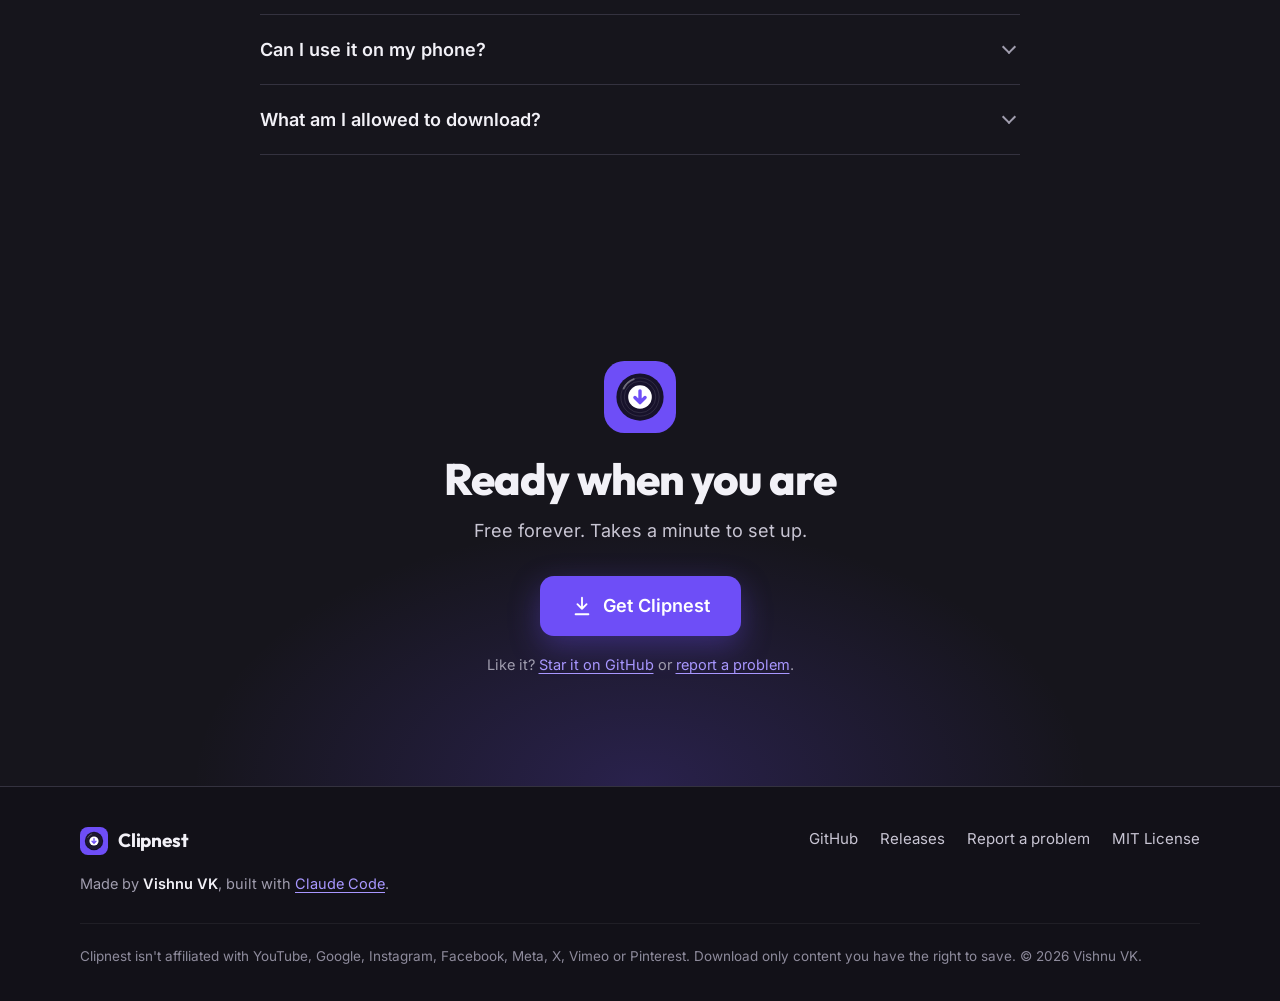
==== commit 73650c4a: "Add Clipnest Web: use Clipnest from a phone's browser The app can serve a small web page on the home" ====
--- a/site/index.html
+++ b/site/index.html
@@ -33,6 +33,7 @@
   <symbol id="i-github" viewBox="0 0 24 24"><path fill="currentColor" stroke="none" d="M12 2a10 10 0 0 0-3.2 19.5c.5.1.7-.2.7-.5v-1.7c-2.8.6-3.4-1.3-3.4-1.3-.4-1.2-1.1-1.5-1.1-1.5-.9-.6.1-.6.1-.6 1 .1 1.5 1 1.5 1 .9 1.6 2.4 1.1 3 .9.1-.7.4-1.1.6-1.4-2.2-.3-4.6-1.1-4.6-5 0-1.1.4-2 1-2.7-.1-.3-.4-1.3.1-2.7 0 0 .8-.3 2.7 1a9.4 9.4 0 0 1 5 0c1.9-1.3 2.7-1 2.7-1 .5 1.4.2 2.4.1 2.7.6.7 1 1.6 1 2.7 0 3.9-2.4 4.7-4.6 5 .4.3.7.9.7 1.9V21c0 .3.2.6.7.5A10 10 0 0 0 12 2z"/></symbol>
   <symbol id="i-link" viewBox="0 0 24 24"><path d="M10 14a5 5 0 0 0 7 0l3-3a5 5 0 0 0-7-7l-1 1"/><path d="M14 10a5 5 0 0 0-7 0l-3 3a5 5 0 0 0 7 7l1-1"/></symbol>
   <symbol id="i-paste" viewBox="0 0 24 24"><rect x="8" y="3" width="8" height="4" rx="1"/><path d="M16 5h2a2 2 0 0 1 2 2v12a2 2 0 0 1-2 2H6a2 2 0 0 1-2-2V7a2 2 0 0 1 2-2h2"/></symbol>
+  <symbol id="i-phone" viewBox="0 0 24 24"><rect x="6" y="2.5" width="12" height="19" rx="2.5"/><path d="M12 15v-6M9.5 12.5L12 15l2.5-2.5"/></symbol>
   <symbol id="i-copy" viewBox="0 0 24 24"><rect x="9" y="9" width="11" height="11" rx="2"/><path d="M5 15V6a2 2 0 0 1 2-2h9"/></symbol>
   <symbol id="i-check" viewBox="0 0 24 24"><path d="M5 12l5 5 9-10"/></symbol>
 </svg>
@@ -137,12 +138,12 @@
         <article class="card">
           <span class="badge"><svg class="i"><use href="#i-shield"/></svg></span>
           <h3>No ads, no account</h3>
-          <p>No watermark, no tracking, no sign-up. Your files never pass through our servers.</p>
-        </article>
-        <article class="card">
-          <span class="badge"><svg class="i"><use href="#i-refresh"/></svg></span>
-          <h3>Keeps itself working</h3>
-          <p>The download engine updates itself when sites change, so you don't have to.</p>
+          <p>No watermark, no tracking, no sign-up. There are no Clipnest servers: everything runs on your computer.</p>
+        </article>
+        <article class="card">
+          <span class="badge"><svg class="i"><use href="#i-phone"/></svg></span>
+          <h3>Use it from your phone</h3>
+          <p>Turn on Clipnest Web, scan the QR code, and download from your phone's browser.</p>
         </article>
       </div>
     </div>
@@ -270,8 +271,8 @@
         <p>In your <b>Downloads</b> folder. You can pick another folder in Settings. Clipnest never replaces a file you already have; a second copy is saved as “Name (2)”.</p>
       </details>
       <details>
-        <summary>Is there a phone version?</summary>
-        <p>Not yet. Clipnest is for Windows and Mac. On Linux you can run it from the source code.</p>
+        <summary>Can I use it on my phone?</summary>
+        <p>Yes, with <b>Clipnest Web</b>. Turn it on in Clipnest's Settings on your computer and scan the QR code with your phone. You paste links in your phone's browser, the download runs on your computer, and you save the file to your phone. Clipnest must be open on the computer, and both need to be on the same Wi-Fi.</p>
       </details>
       <details>
         <summary>What am I allowed to download?</summary>
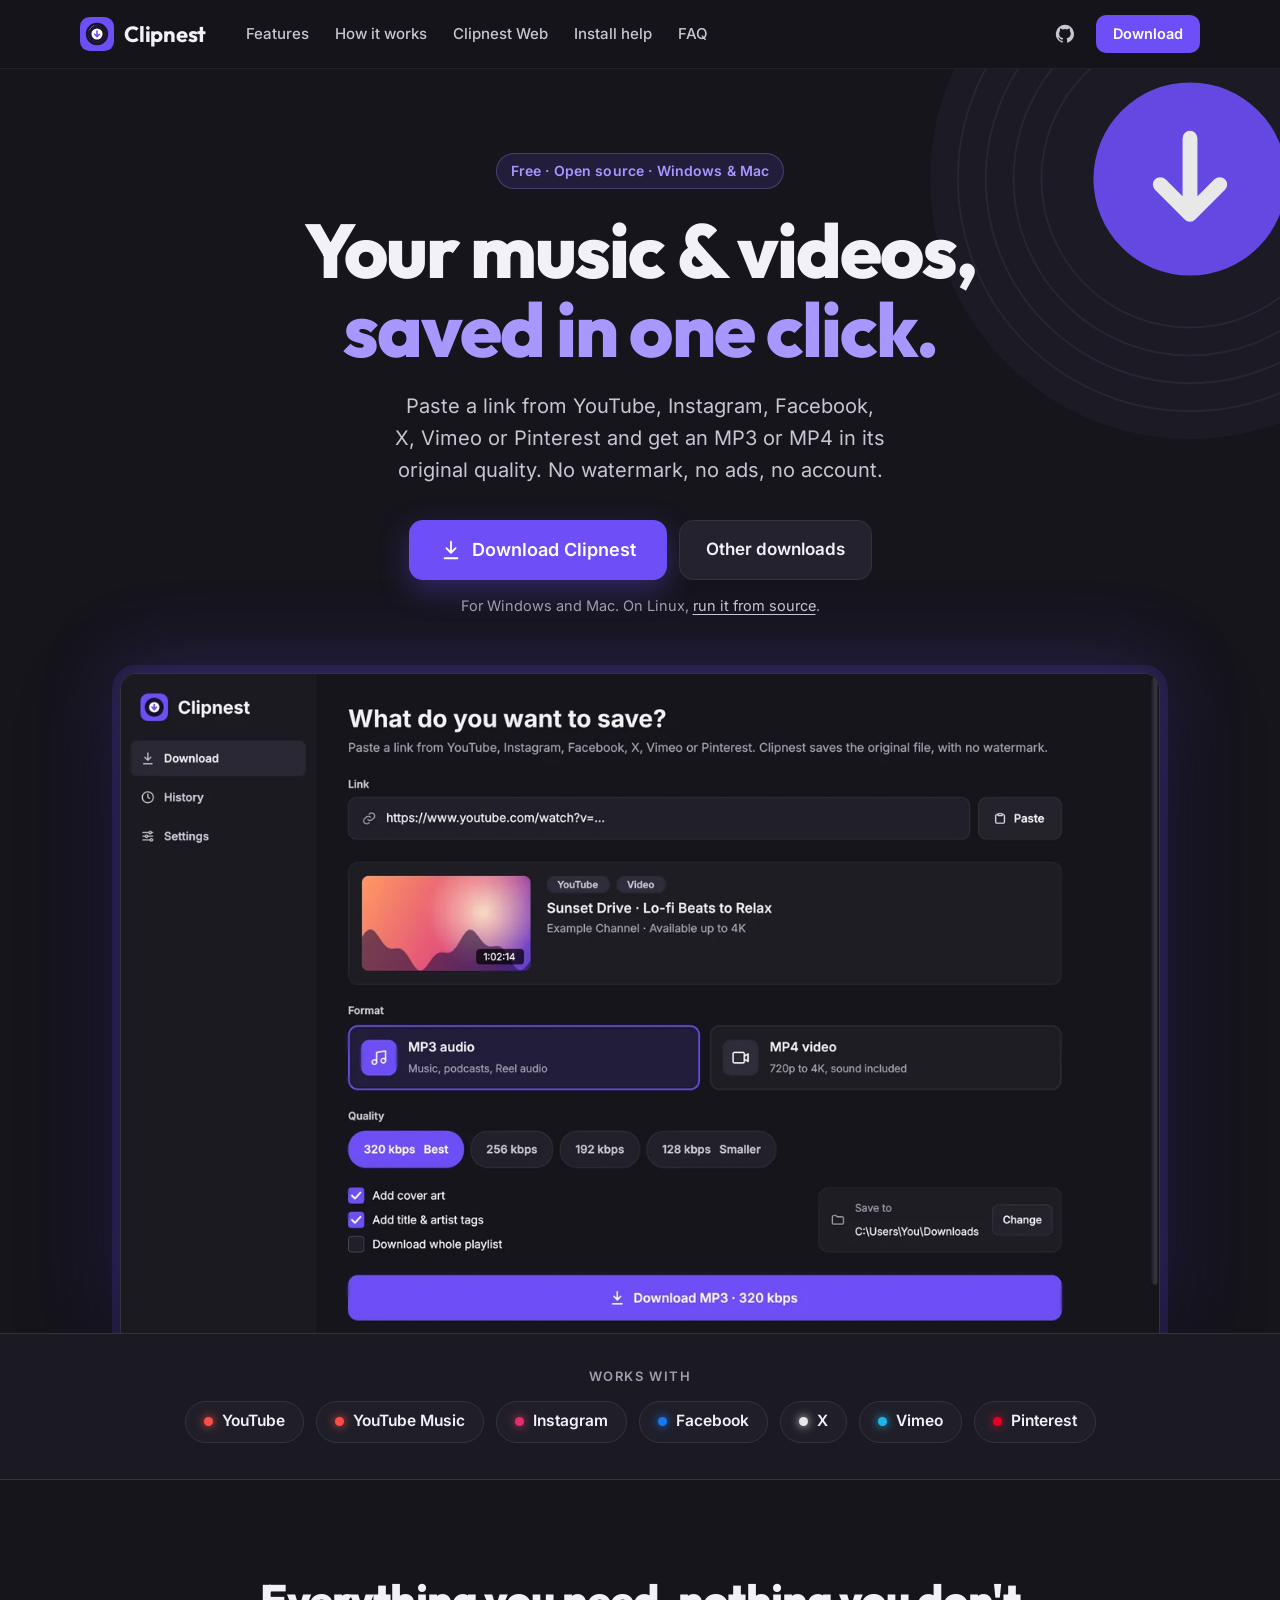
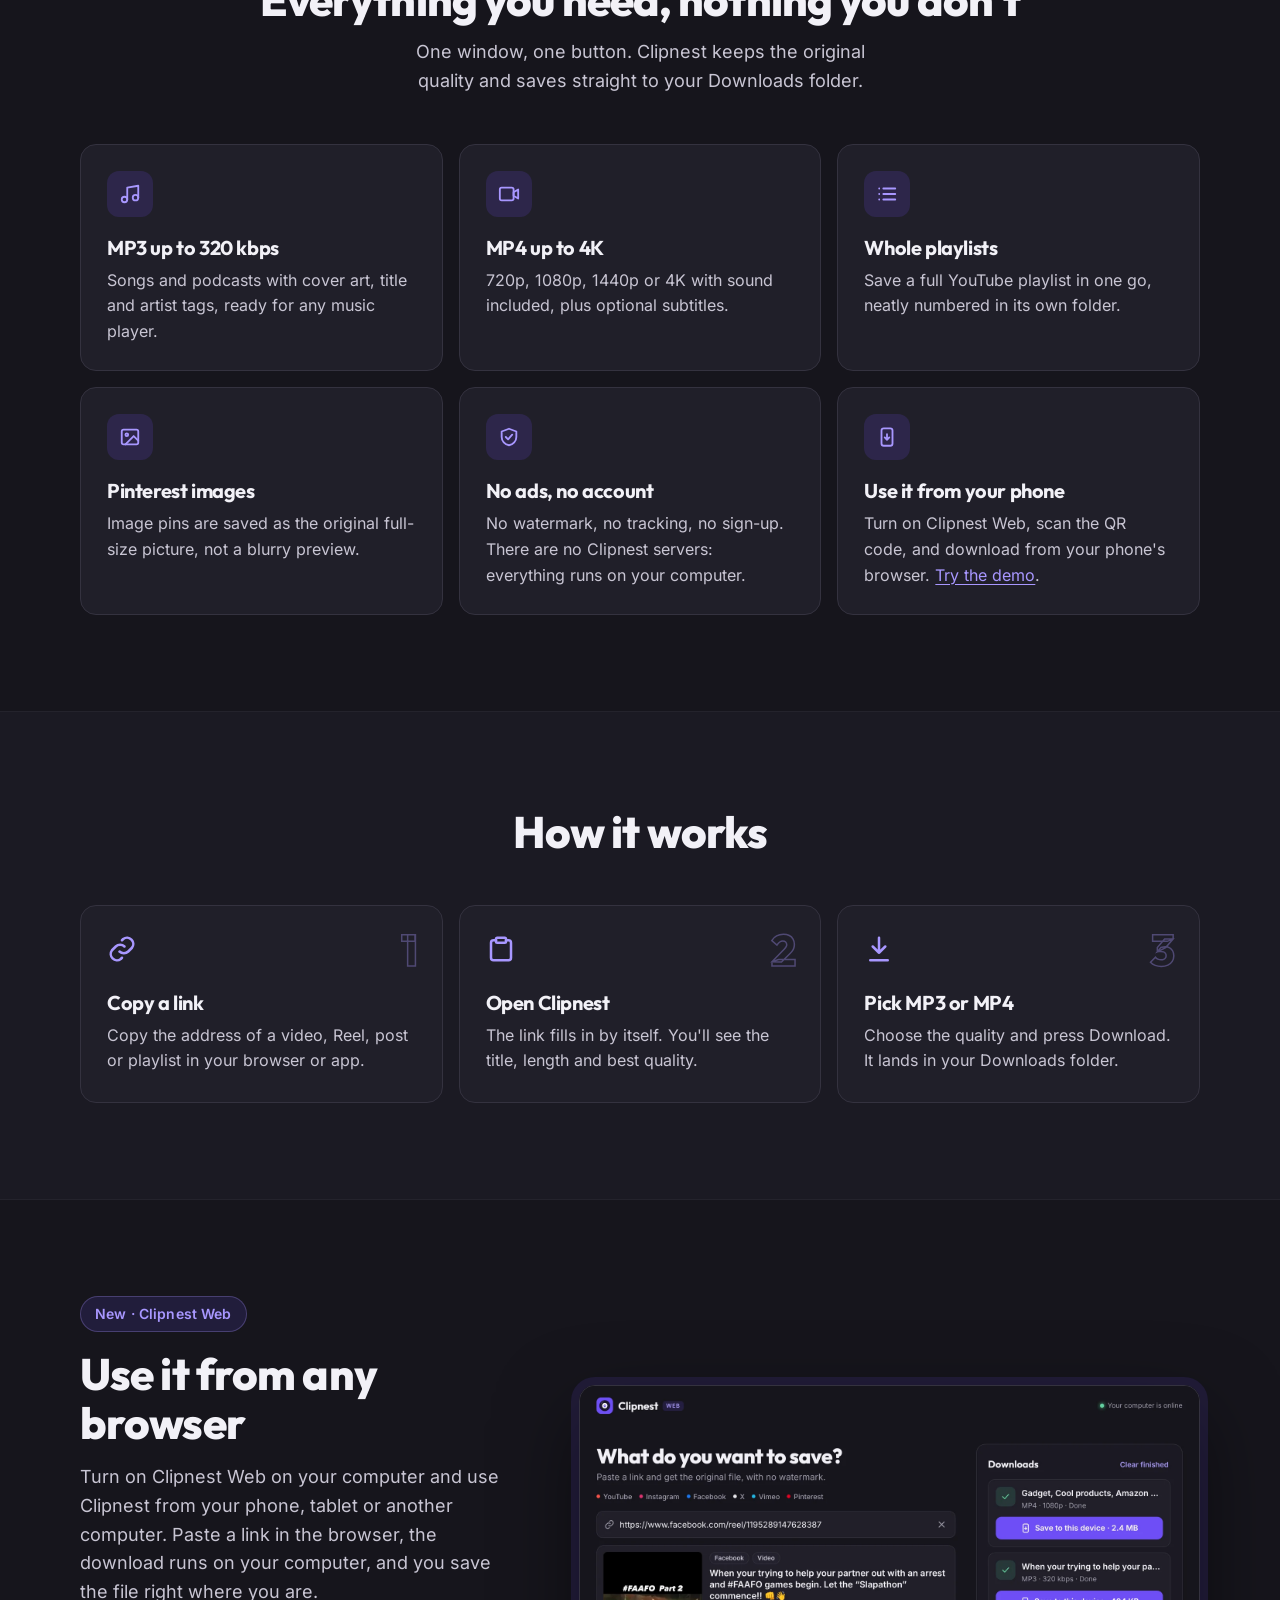
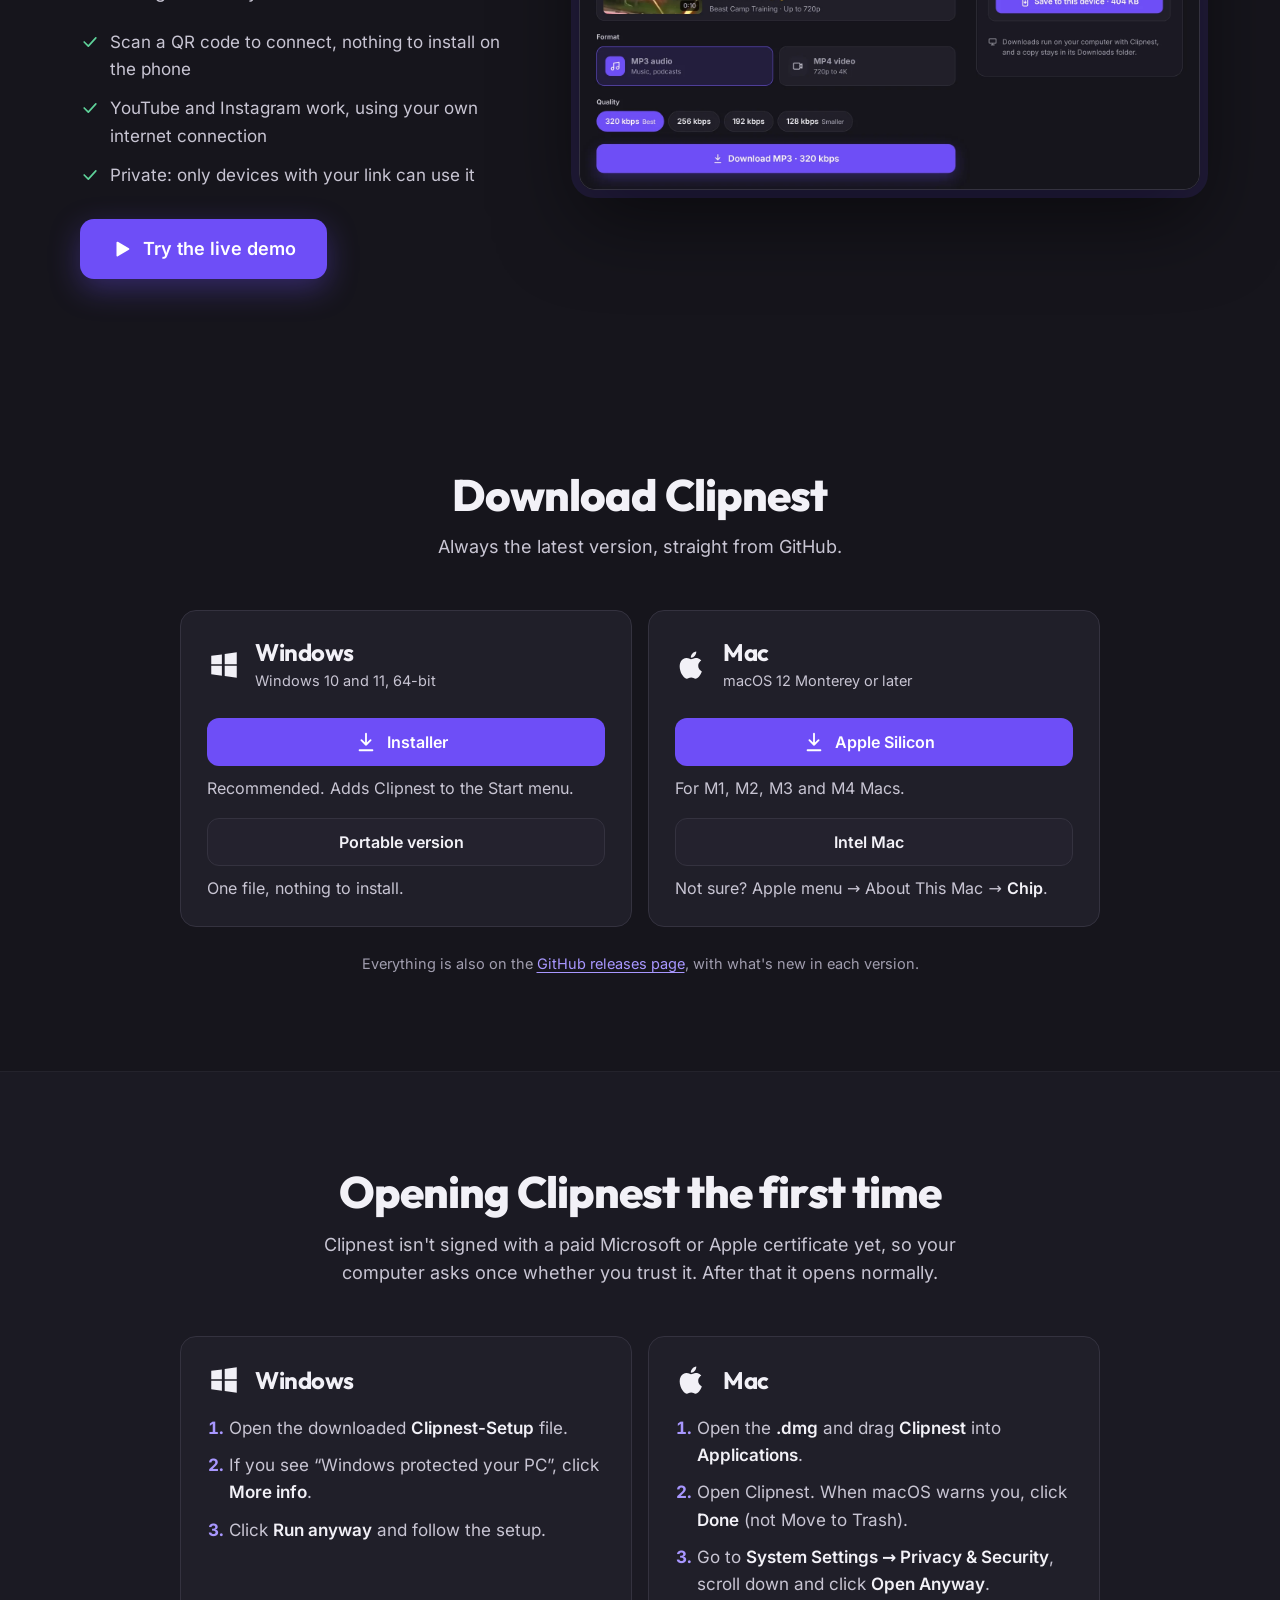
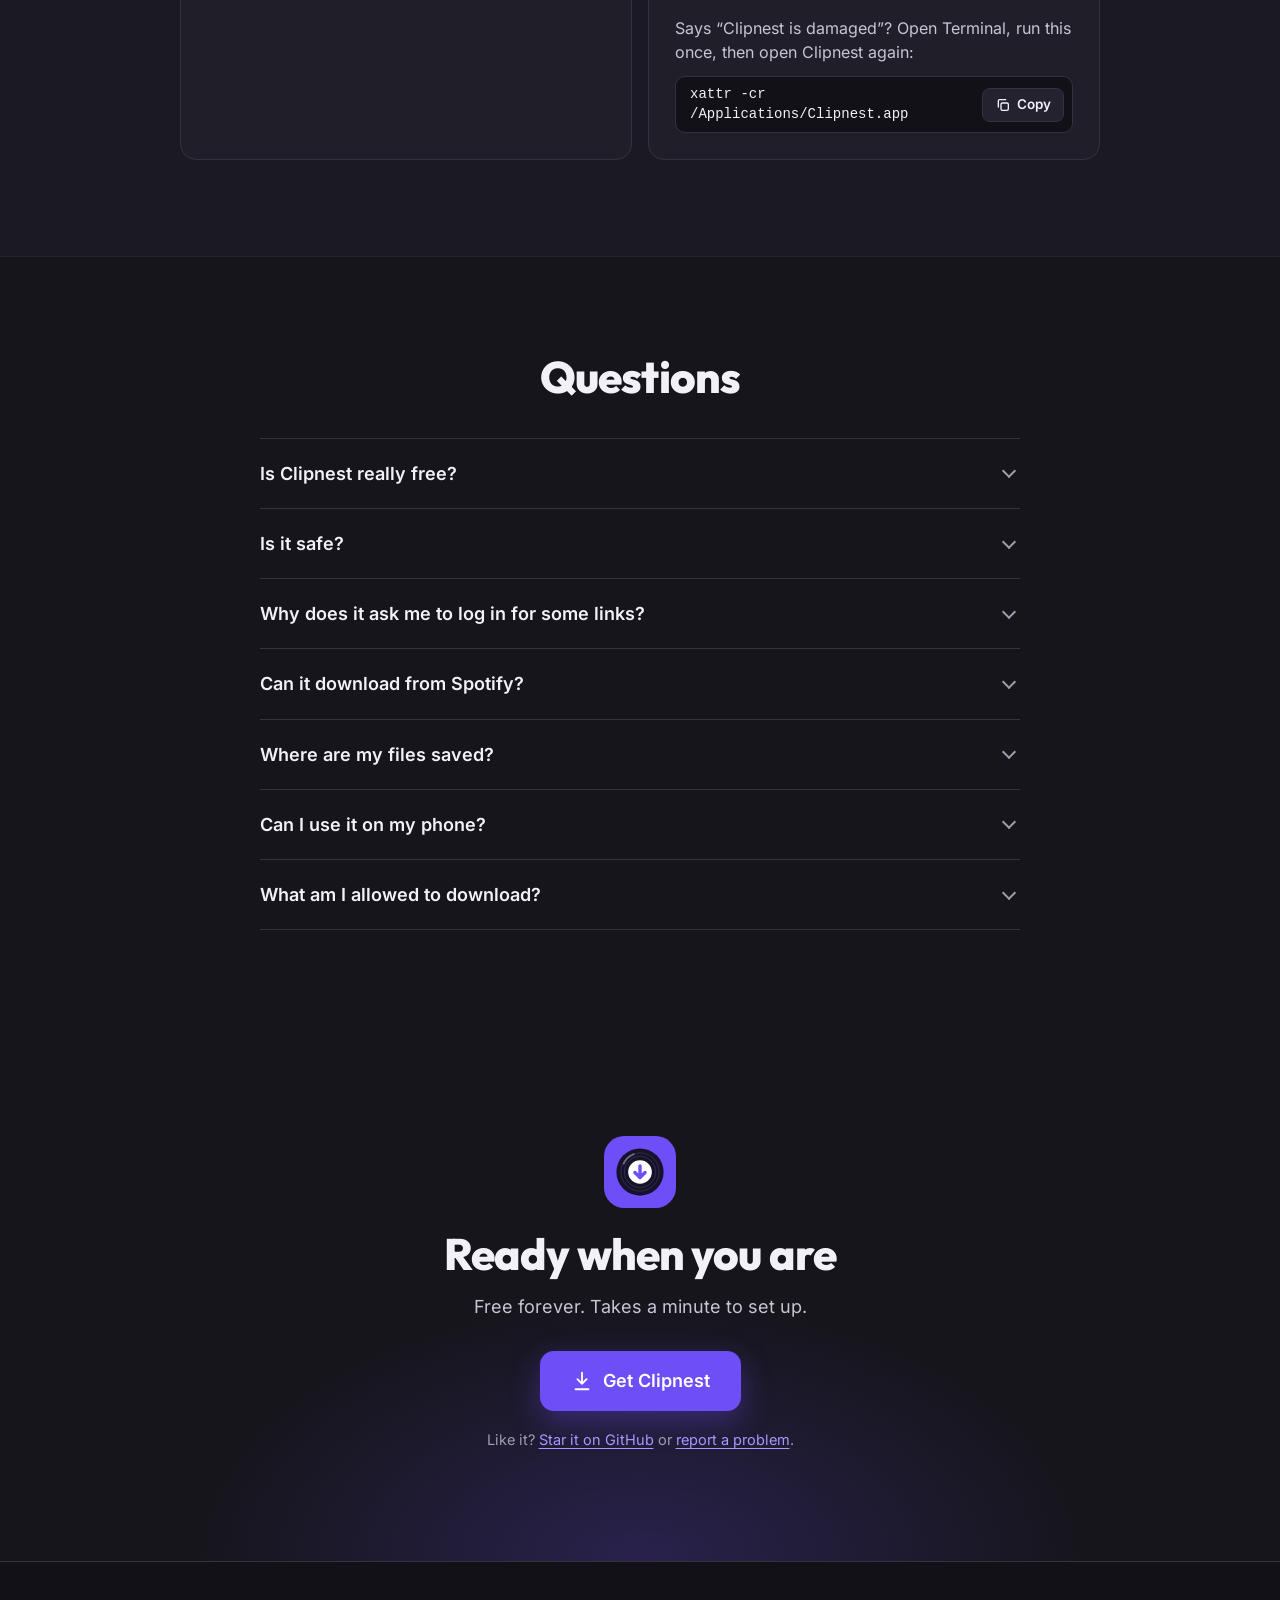
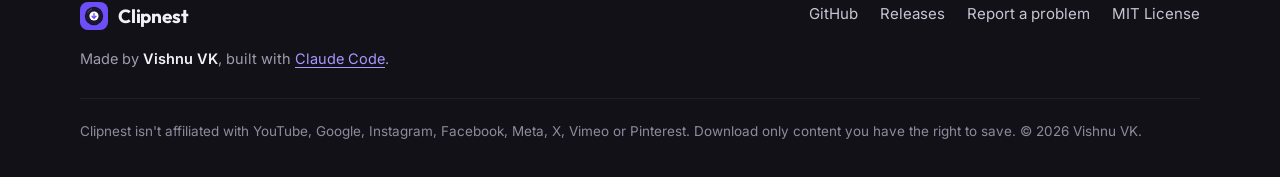
==== commit a94fd3a6: "Publish the website on GitHub Pages, with a Clipnest Web demo - Website workflow builds _site from s" ====
--- a/site/index.html
+++ b/site/index.html
@@ -34,6 +34,7 @@
   <symbol id="i-link" viewBox="0 0 24 24"><path d="M10 14a5 5 0 0 0 7 0l3-3a5 5 0 0 0-7-7l-1 1"/><path d="M14 10a5 5 0 0 0-7 0l-3 3a5 5 0 0 0 7 7l1-1"/></symbol>
   <symbol id="i-paste" viewBox="0 0 24 24"><rect x="8" y="3" width="8" height="4" rx="1"/><path d="M16 5h2a2 2 0 0 1 2 2v12a2 2 0 0 1-2 2H6a2 2 0 0 1-2-2V7a2 2 0 0 1 2-2h2"/></symbol>
   <symbol id="i-phone" viewBox="0 0 24 24"><rect x="6" y="2.5" width="12" height="19" rx="2.5"/><path d="M12 15v-6M9.5 12.5L12 15l2.5-2.5"/></symbol>
+  <symbol id="i-play" viewBox="0 0 24 24"><path d="M7 5l12 7-12 7z" fill="currentColor"/></symbol>
   <symbol id="i-copy" viewBox="0 0 24 24"><rect x="9" y="9" width="11" height="11" rx="2"/><path d="M5 15V6a2 2 0 0 1 2-2h9"/></symbol>
   <symbol id="i-check" viewBox="0 0 24 24"><path d="M5 12l5 5 9-10"/></symbol>
 </svg>
@@ -49,6 +50,7 @@
     <nav class="nav" aria-label="Main">
       <a href="#features">Features</a>
       <a href="#how">How it works</a>
+      <a href="#web">Clipnest Web</a>
       <a href="#install">Install help</a>
       <a href="#faq">FAQ</a>
     </nav>
@@ -143,7 +145,7 @@
         <article class="card">
           <span class="badge"><svg class="i"><use href="#i-phone"/></svg></span>
           <h3>Use it from your phone</h3>
-          <p>Turn on Clipnest Web, scan the QR code, and download from your phone's browser.</p>
+          <p>Turn on Clipnest Web, scan the QR code, and download from your phone's browser. <a href="demo/">Try the demo</a>.</p>
         </article>
       </div>
     </div>
@@ -176,6 +178,27 @@
     </div>
   </section>
 
+  <!-- Clipnest Web -->
+  <section id="web" class="section">
+    <div class="wrap web-row">
+      <div class="web-text">
+        <p class="eyebrow">New · Clipnest Web</p>
+        <h2>Use it from any browser</h2>
+        <p class="web-lead">Turn on Clipnest Web on your computer and use Clipnest from your phone, tablet or another computer. Paste a link in the browser, the download runs on your computer, and you save the file right where you are.</p>
+        <ul class="ticks">
+          <li><svg class="i"><use href="#i-check"/></svg>Scan a QR code to connect, nothing to install on the phone</li>
+          <li><svg class="i"><use href="#i-check"/></svg>YouTube and Instagram work, using your own internet connection</li>
+          <li><svg class="i"><use href="#i-check"/></svg>Private: only devices with your link can use it</li>
+        </ul>
+        <a class="btn btn-big" href="demo/"><svg class="i"><use href="#i-play"/></svg> Try the live demo</a>
+      </div>
+      <figure class="web-shot">
+        <img src="assets/web.webp" width="1600" height="1040" loading="lazy"
+             alt="Clipnest Web in a browser: a pasted Facebook link with its preview, MP3 at 320 kbps selected, and two finished downloads ready to save.">
+      </figure>
+    </div>
+  </section>
+
   <!-- Downloads -->
   <section id="download" class="section">
     <div class="wrap">
--- a/site/style.css
+++ b/site/style.css
@@ -161,6 +161,19 @@
 .step h3 { margin-top: 18px; }
 .step p { margin-top: 8px; color: var(--text-2); font-size: 16px; }
 
+/* Clipnest Web */
+.web-row { display: grid; grid-template-columns: minmax(0, 5fr) minmax(0, 7fr); gap: 56px; align-items: center; }
+.web-text h2 { margin-top: 18px; text-align: left; }
+.web-lead { margin-top: 16px; color: var(--text-2); font-size: 18px; }
+.ticks { list-style: none; padding: 0; margin: 22px 0 30px; display: grid; gap: 12px; color: var(--text-2); }
+.ticks li { display: flex; gap: 10px; align-items: flex-start; }
+.ticks .i { width: 20px; height: 20px; color: var(--green); margin-top: 3px; }
+.web-shot { margin: 0; }
+.web-shot img { border-radius: 16px; border: 1px solid var(--line); box-shadow: 0 0 0 8px rgba(110, 78, 247, .12), 0 30px 80px rgba(0, 0, 0, .5); }
+@media (max-width: 900px) {
+  .web-row { grid-template-columns: 1fr; gap: 36px; }
+}
+
 /* Downloads */
 .dl-card { display: flex; flex-direction: column; gap: 10px; }
 .dl-card .btn { margin-top: 8px; }
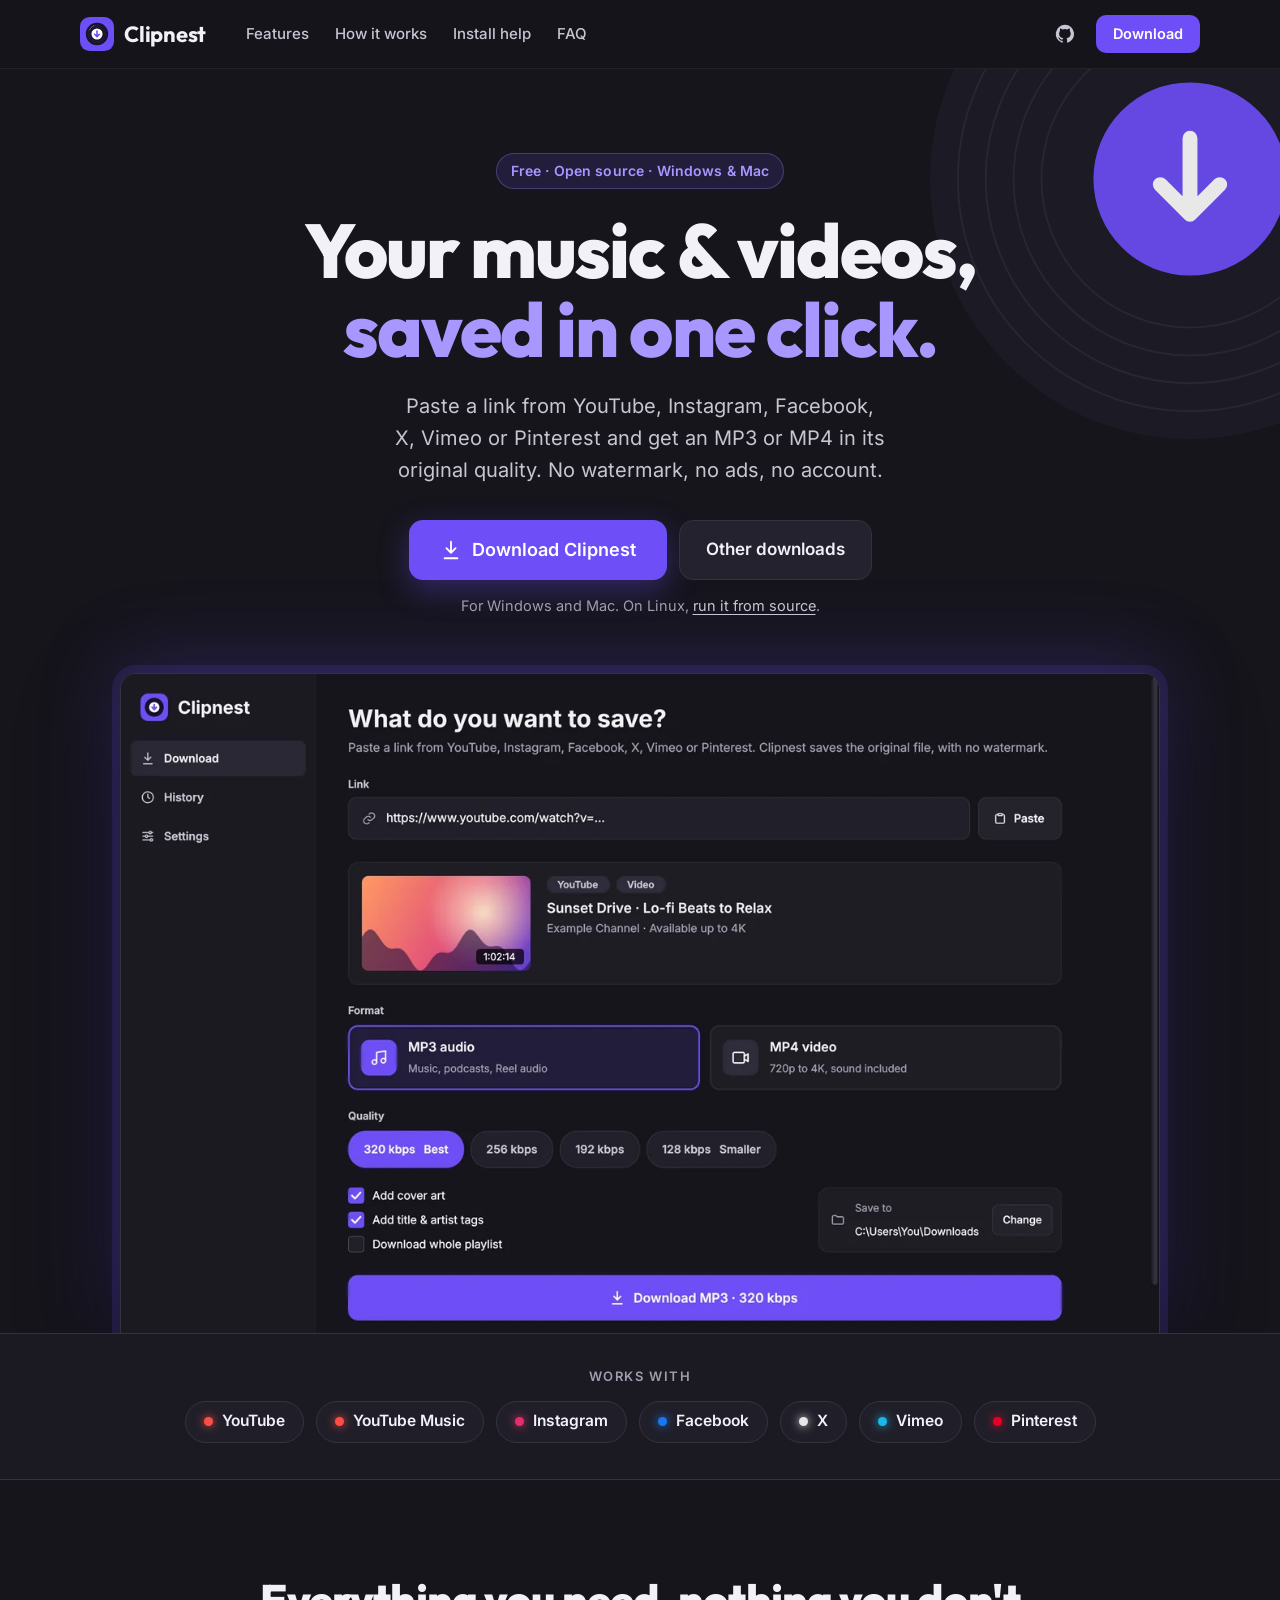
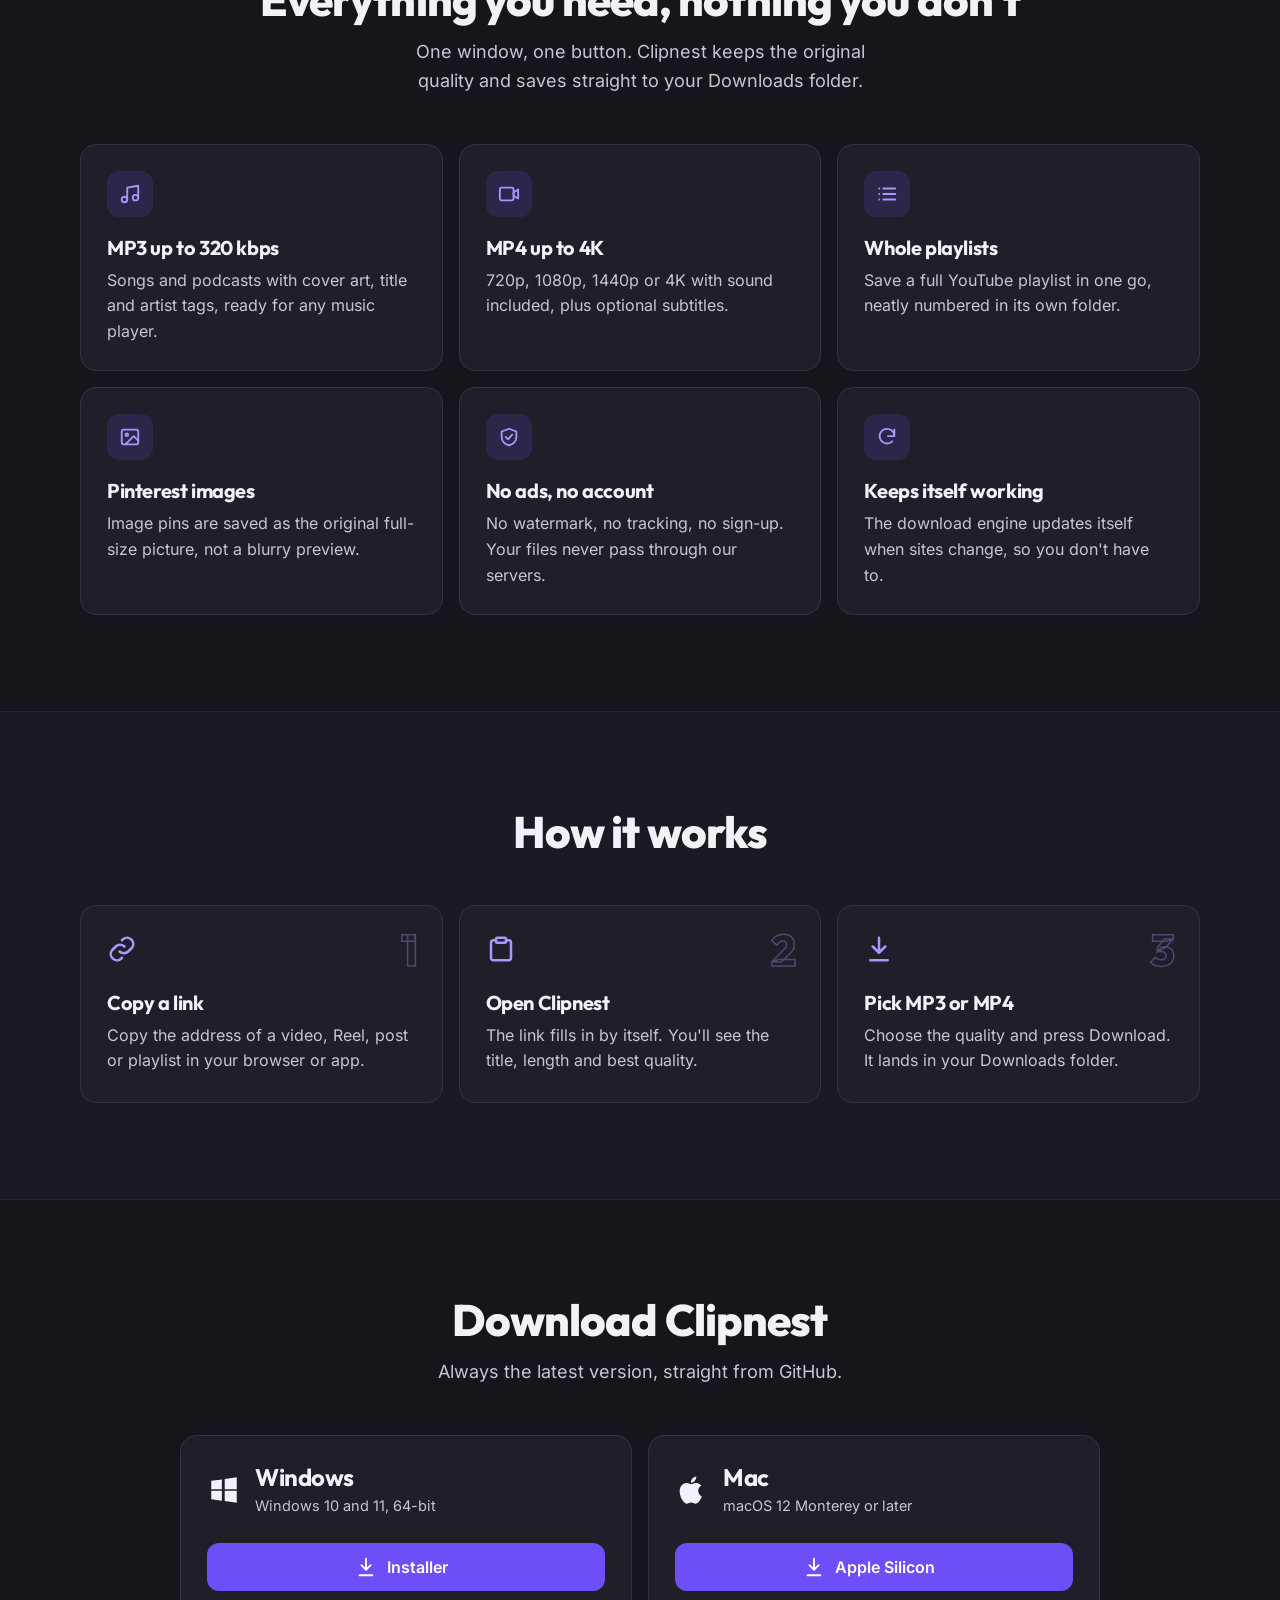
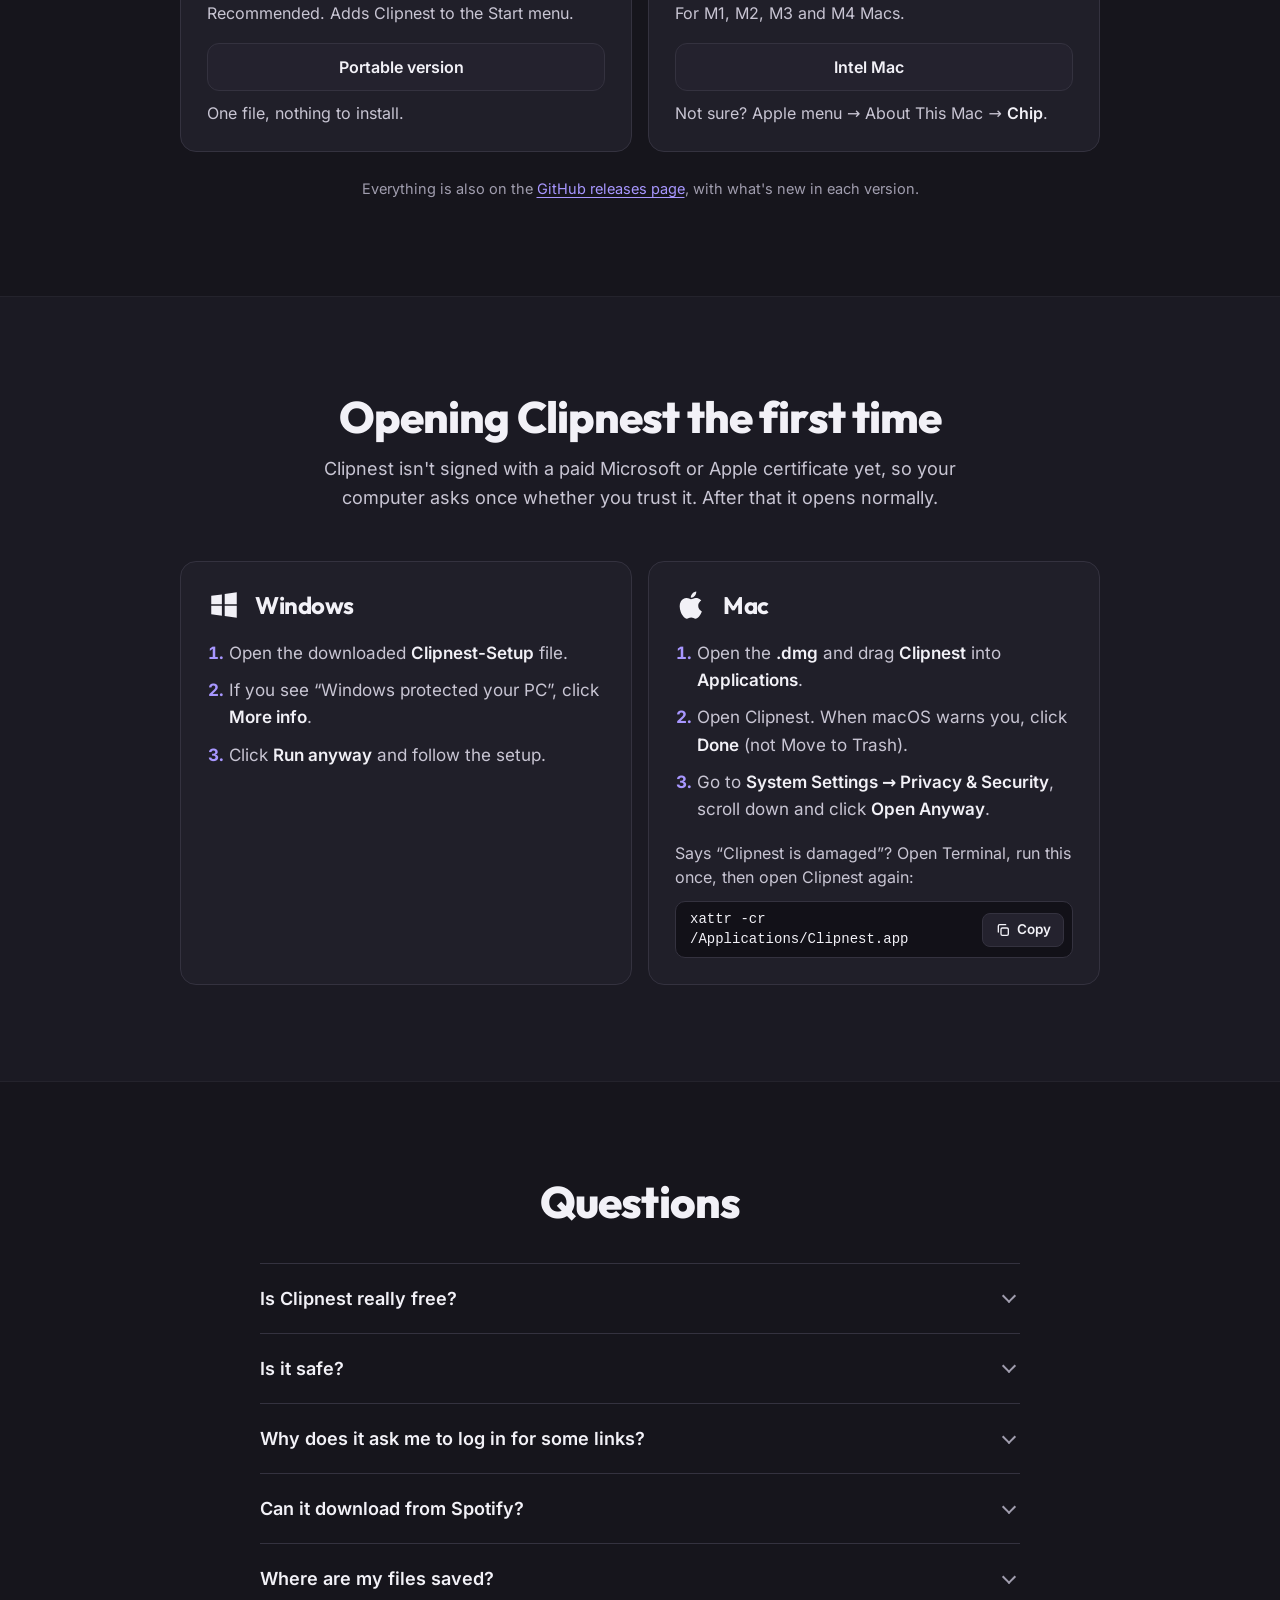
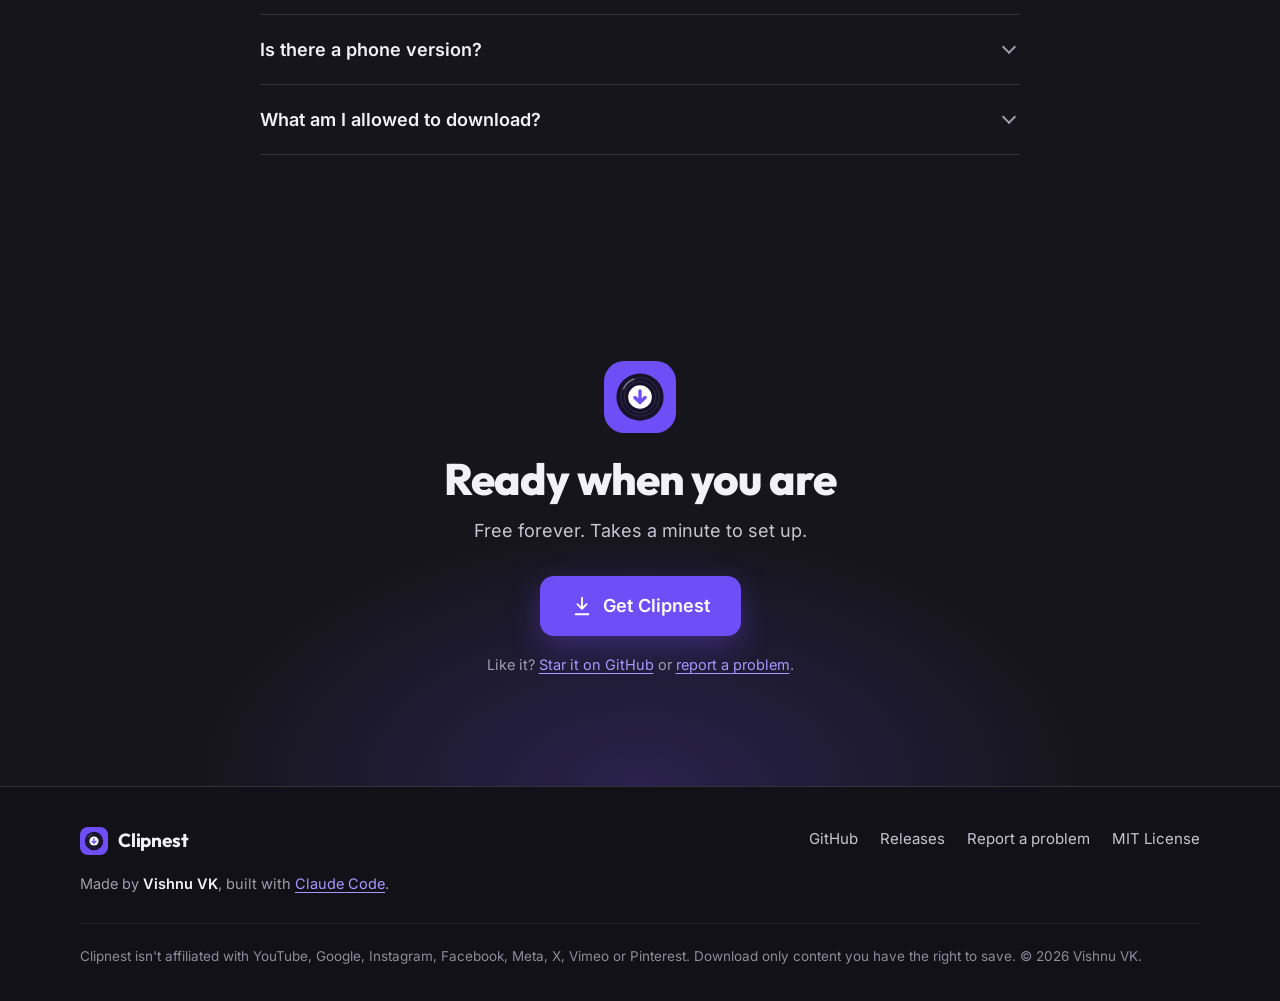
==== commit 041a4382: "Clipnest 1.4.0: desktop app only Remove the web features: Clipnest Web (phone page, QR code), the we" ====
--- a/site/index.html
+++ b/site/index.html
@@ -33,8 +33,6 @@
   <symbol id="i-github" viewBox="0 0 24 24"><path fill="currentColor" stroke="none" d="M12 2a10 10 0 0 0-3.2 19.5c.5.1.7-.2.7-.5v-1.7c-2.8.6-3.4-1.3-3.4-1.3-.4-1.2-1.1-1.5-1.1-1.5-.9-.6.1-.6.1-.6 1 .1 1.5 1 1.5 1 .9 1.6 2.4 1.1 3 .9.1-.7.4-1.1.6-1.4-2.2-.3-4.6-1.1-4.6-5 0-1.1.4-2 1-2.7-.1-.3-.4-1.3.1-2.7 0 0 .8-.3 2.7 1a9.4 9.4 0 0 1 5 0c1.9-1.3 2.7-1 2.7-1 .5 1.4.2 2.4.1 2.7.6.7 1 1.6 1 2.7 0 3.9-2.4 4.7-4.6 5 .4.3.7.9.7 1.9V21c0 .3.2.6.7.5A10 10 0 0 0 12 2z"/></symbol>
   <symbol id="i-link" viewBox="0 0 24 24"><path d="M10 14a5 5 0 0 0 7 0l3-3a5 5 0 0 0-7-7l-1 1"/><path d="M14 10a5 5 0 0 0-7 0l-3 3a5 5 0 0 0 7 7l1-1"/></symbol>
   <symbol id="i-paste" viewBox="0 0 24 24"><rect x="8" y="3" width="8" height="4" rx="1"/><path d="M16 5h2a2 2 0 0 1 2 2v12a2 2 0 0 1-2 2H6a2 2 0 0 1-2-2V7a2 2 0 0 1 2-2h2"/></symbol>
-  <symbol id="i-phone" viewBox="0 0 24 24"><rect x="6" y="2.5" width="12" height="19" rx="2.5"/><path d="M12 15v-6M9.5 12.5L12 15l2.5-2.5"/></symbol>
-  <symbol id="i-play" viewBox="0 0 24 24"><path d="M7 5l12 7-12 7z" fill="currentColor"/></symbol>
   <symbol id="i-copy" viewBox="0 0 24 24"><rect x="9" y="9" width="11" height="11" rx="2"/><path d="M5 15V6a2 2 0 0 1 2-2h9"/></symbol>
   <symbol id="i-check" viewBox="0 0 24 24"><path d="M5 12l5 5 9-10"/></symbol>
 </svg>
@@ -50,7 +48,6 @@
     <nav class="nav" aria-label="Main">
       <a href="#features">Features</a>
       <a href="#how">How it works</a>
-      <a href="#web">Clipnest Web</a>
       <a href="#install">Install help</a>
       <a href="#faq">FAQ</a>
     </nav>
@@ -140,12 +137,12 @@
         <article class="card">
           <span class="badge"><svg class="i"><use href="#i-shield"/></svg></span>
           <h3>No ads, no account</h3>
-          <p>No watermark, no tracking, no sign-up. There are no Clipnest servers: everything runs on your computer.</p>
-        </article>
-        <article class="card">
-          <span class="badge"><svg class="i"><use href="#i-phone"/></svg></span>
-          <h3>Use it from your phone</h3>
-          <p>Turn on Clipnest Web, scan the QR code, and download from your phone's browser. <a href="demo/">Try the demo</a>.</p>
+          <p>No watermark, no tracking, no sign-up. Your files never pass through our servers.</p>
+        </article>
+        <article class="card">
+          <span class="badge"><svg class="i"><use href="#i-refresh"/></svg></span>
+          <h3>Keeps itself working</h3>
+          <p>The download engine updates itself when sites change, so you don't have to.</p>
         </article>
       </div>
     </div>
@@ -178,27 +175,6 @@
     </div>
   </section>
 
-  <!-- Clipnest Web -->
-  <section id="web" class="section">
-    <div class="wrap web-row">
-      <div class="web-text">
-        <p class="eyebrow">New · Clipnest Web</p>
-        <h2>Use it from any browser</h2>
-        <p class="web-lead">Turn on Clipnest Web on your computer and use Clipnest from your phone, tablet or another computer. Paste a link in the browser, the download runs on your computer, and you save the file right where you are.</p>
-        <ul class="ticks">
-          <li><svg class="i"><use href="#i-check"/></svg>Scan a QR code to connect, nothing to install on the phone</li>
-          <li><svg class="i"><use href="#i-check"/></svg>YouTube and Instagram work, using your own internet connection</li>
-          <li><svg class="i"><use href="#i-check"/></svg>Private: only devices with your link can use it</li>
-        </ul>
-        <a class="btn btn-big" href="demo/"><svg class="i"><use href="#i-play"/></svg> Try the live demo</a>
-      </div>
-      <figure class="web-shot">
-        <img src="assets/web.webp" width="1600" height="1040" loading="lazy"
-             alt="Clipnest Web in a browser: a pasted Facebook link with its preview, MP3 at 320 kbps selected, and two finished downloads ready to save.">
-      </figure>
-    </div>
-  </section>
-
   <!-- Downloads -->
   <section id="download" class="section">
     <div class="wrap">
@@ -294,8 +270,8 @@
         <p>In your <b>Downloads</b> folder. You can pick another folder in Settings. Clipnest never replaces a file you already have; a second copy is saved as “Name (2)”.</p>
       </details>
       <details>
-        <summary>Can I use it on my phone?</summary>
-        <p>Yes, with <b>Clipnest Web</b>. Turn it on in Clipnest's Settings on your computer and scan the QR code with your phone. You paste links in your phone's browser, the download runs on your computer, and you save the file to your phone. Clipnest must be open on the computer, and both need to be on the same Wi-Fi.</p>
+        <summary>Is there a phone version?</summary>
+        <p>Not yet. Clipnest is for Windows and Mac. On Linux you can run it from the source code.</p>
       </details>
       <details>
         <summary>What am I allowed to download?</summary>
--- a/site/style.css
+++ b/site/style.css
@@ -161,19 +161,6 @@
 .step h3 { margin-top: 18px; }
 .step p { margin-top: 8px; color: var(--text-2); font-size: 16px; }
 
-/* Clipnest Web */
-.web-row { display: grid; grid-template-columns: minmax(0, 5fr) minmax(0, 7fr); gap: 56px; align-items: center; }
-.web-text h2 { margin-top: 18px; text-align: left; }
-.web-lead { margin-top: 16px; color: var(--text-2); font-size: 18px; }
-.ticks { list-style: none; padding: 0; margin: 22px 0 30px; display: grid; gap: 12px; color: var(--text-2); }
-.ticks li { display: flex; gap: 10px; align-items: flex-start; }
-.ticks .i { width: 20px; height: 20px; color: var(--green); margin-top: 3px; }
-.web-shot { margin: 0; }
-.web-shot img { border-radius: 16px; border: 1px solid var(--line); box-shadow: 0 0 0 8px rgba(110, 78, 247, .12), 0 30px 80px rgba(0, 0, 0, .5); }
-@media (max-width: 900px) {
-  .web-row { grid-template-columns: 1fr; gap: 36px; }
-}
-
 /* Downloads */
 .dl-card { display: flex; flex-direction: column; gap: 10px; }
 .dl-card .btn { margin-top: 8px; }
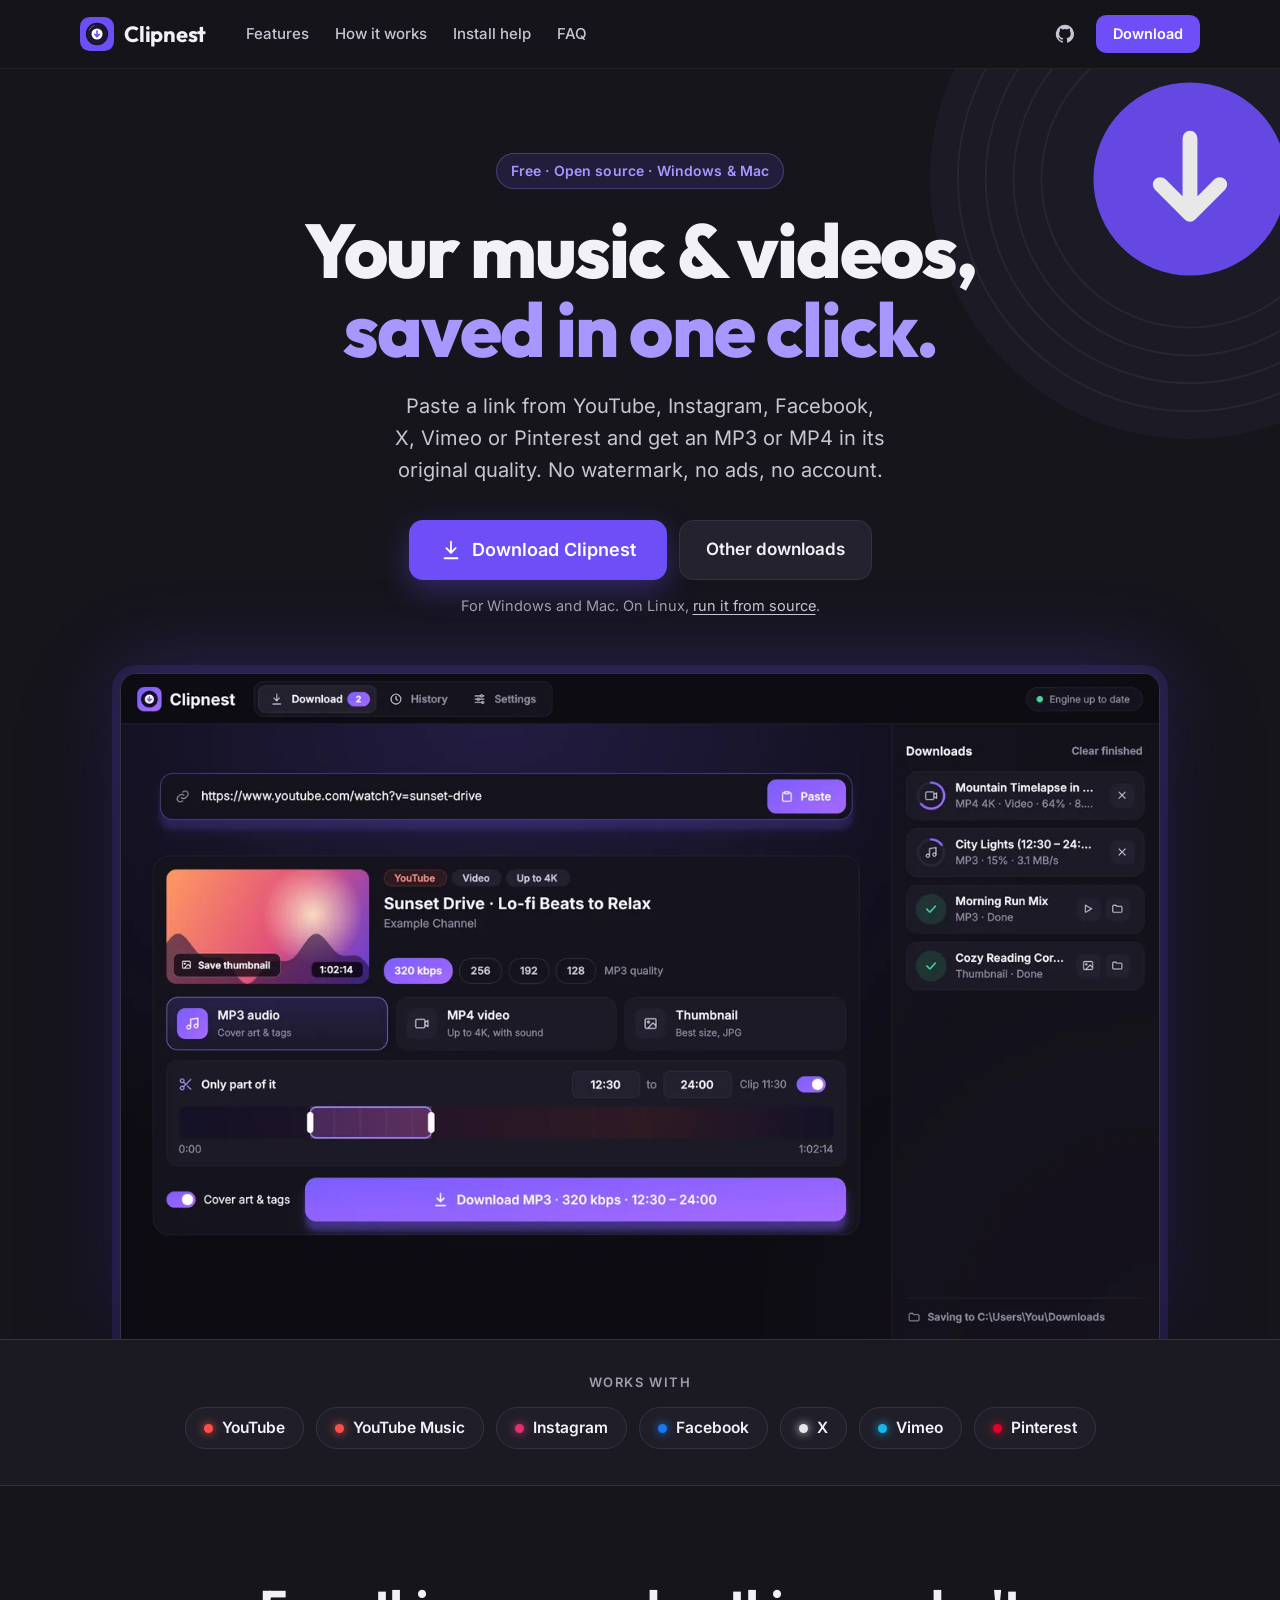
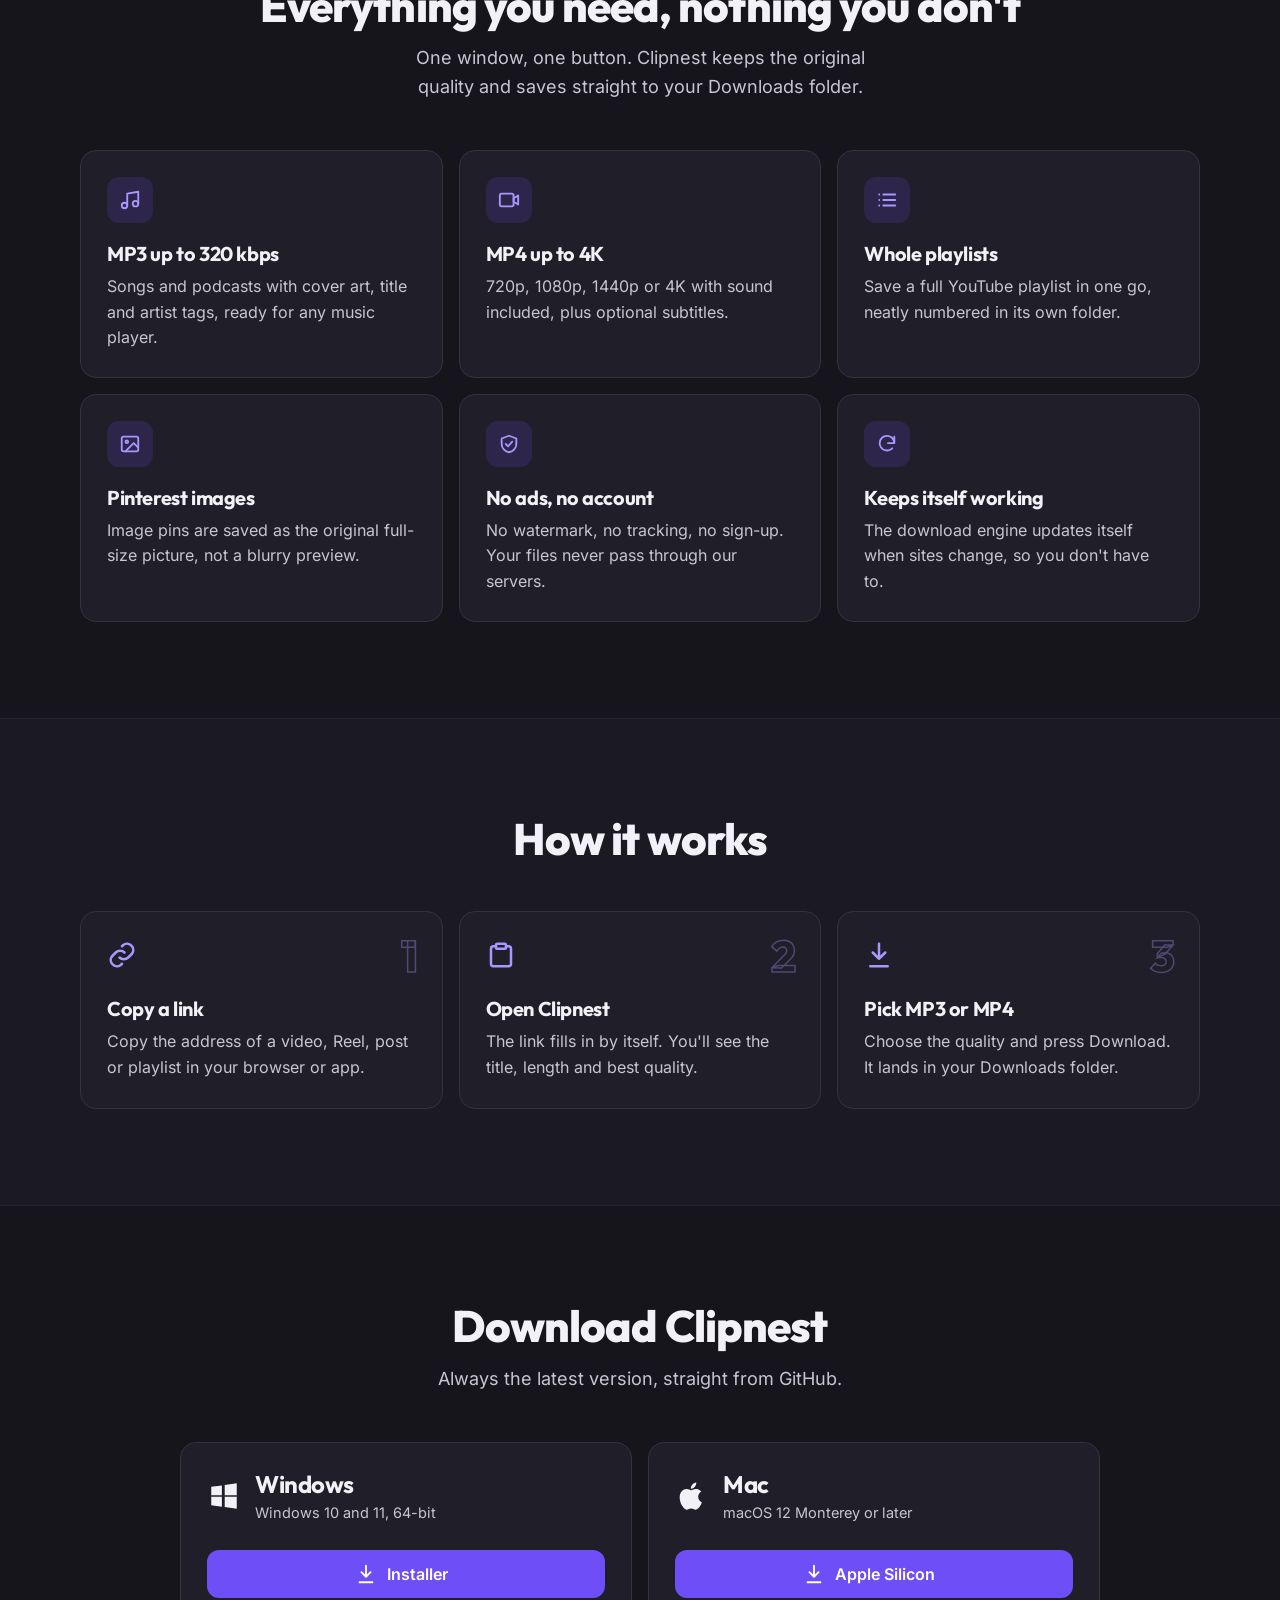
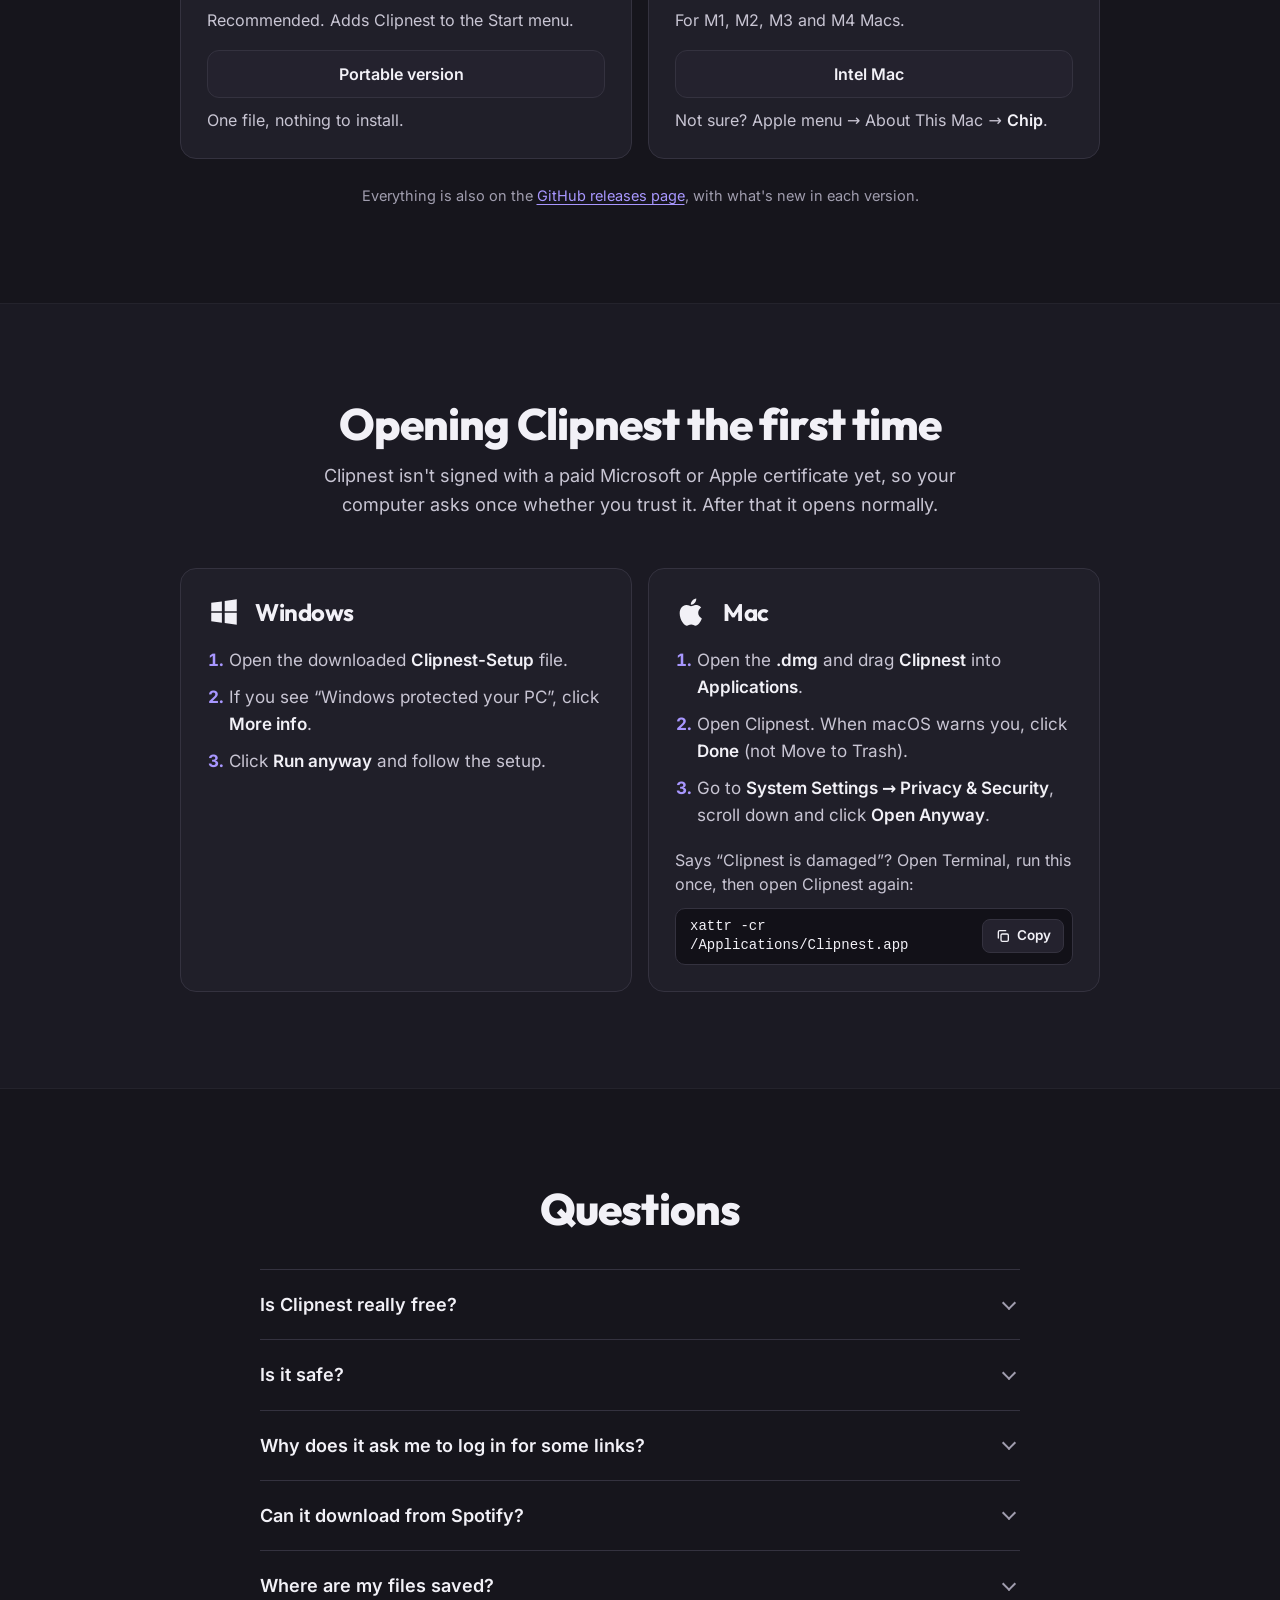
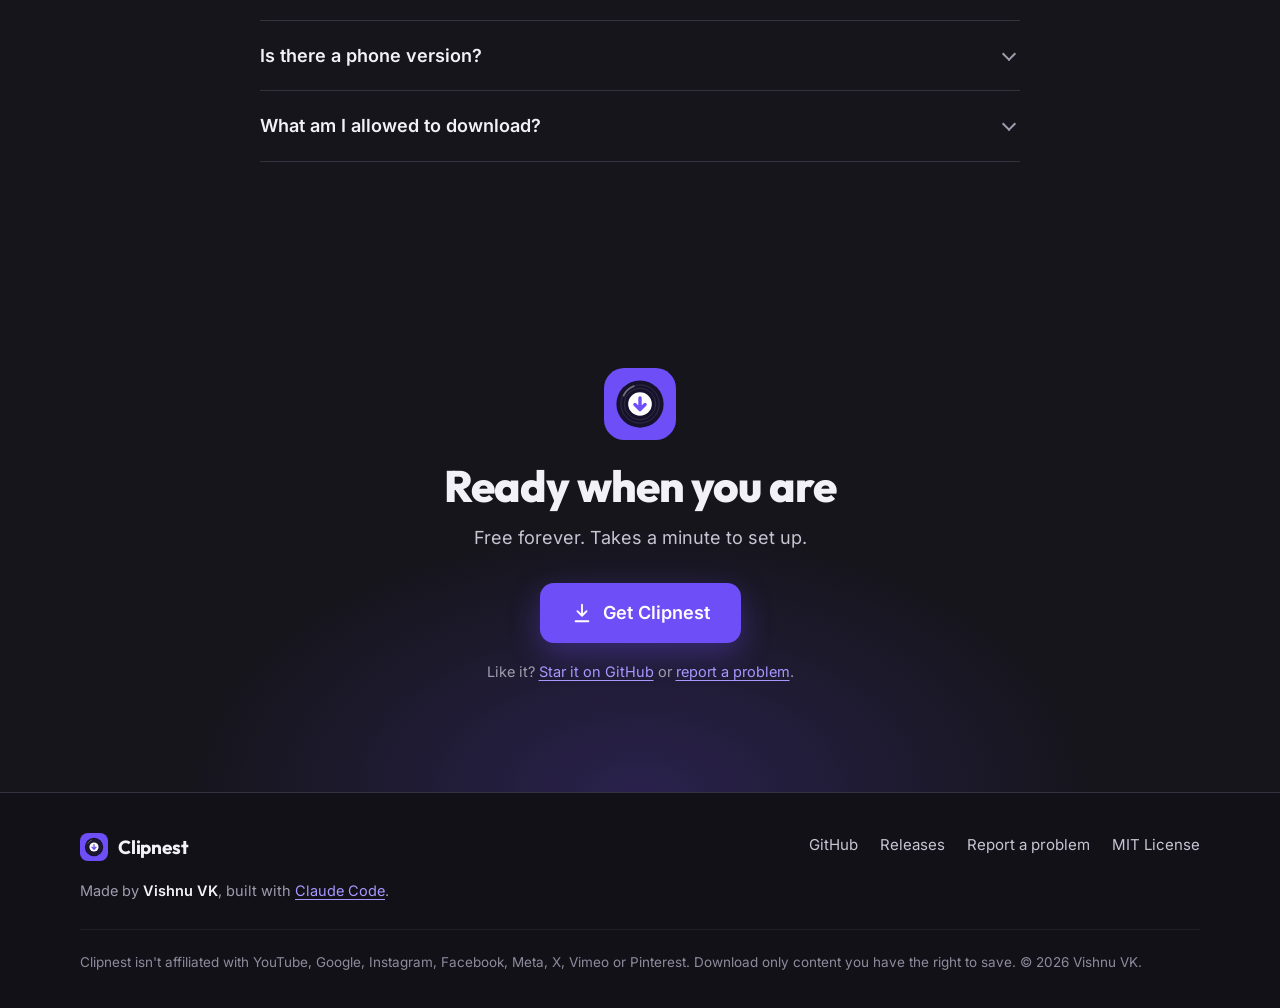
==== commit 0664ff48: "Clipnest 5.0: new dark design, clip download, thumbnails, Mac fixes - New "Midnight" dark design for" ====
--- a/site/index.html
+++ b/site/index.html
@@ -87,7 +87,7 @@
 
       <figure class="shot">
         <img src="assets/app.webp" srcset="assets/app-1280.webp 1280w, assets/app.webp 2560w" sizes="(max-width: 1100px) 94vw, 1040px"
-             width="1280" height="812" alt="The Clipnest window: a YouTube link is pasted, MP3 at 320 kbps is selected, and the Download button is ready.">
+             width="1280" height="820" alt="The Clipnest window: a YouTube video is ready to download as MP3 at 320 kbps, with options to trim a part of the video or save its thumbnail.">
       </figure>
     </div>
   </section>
